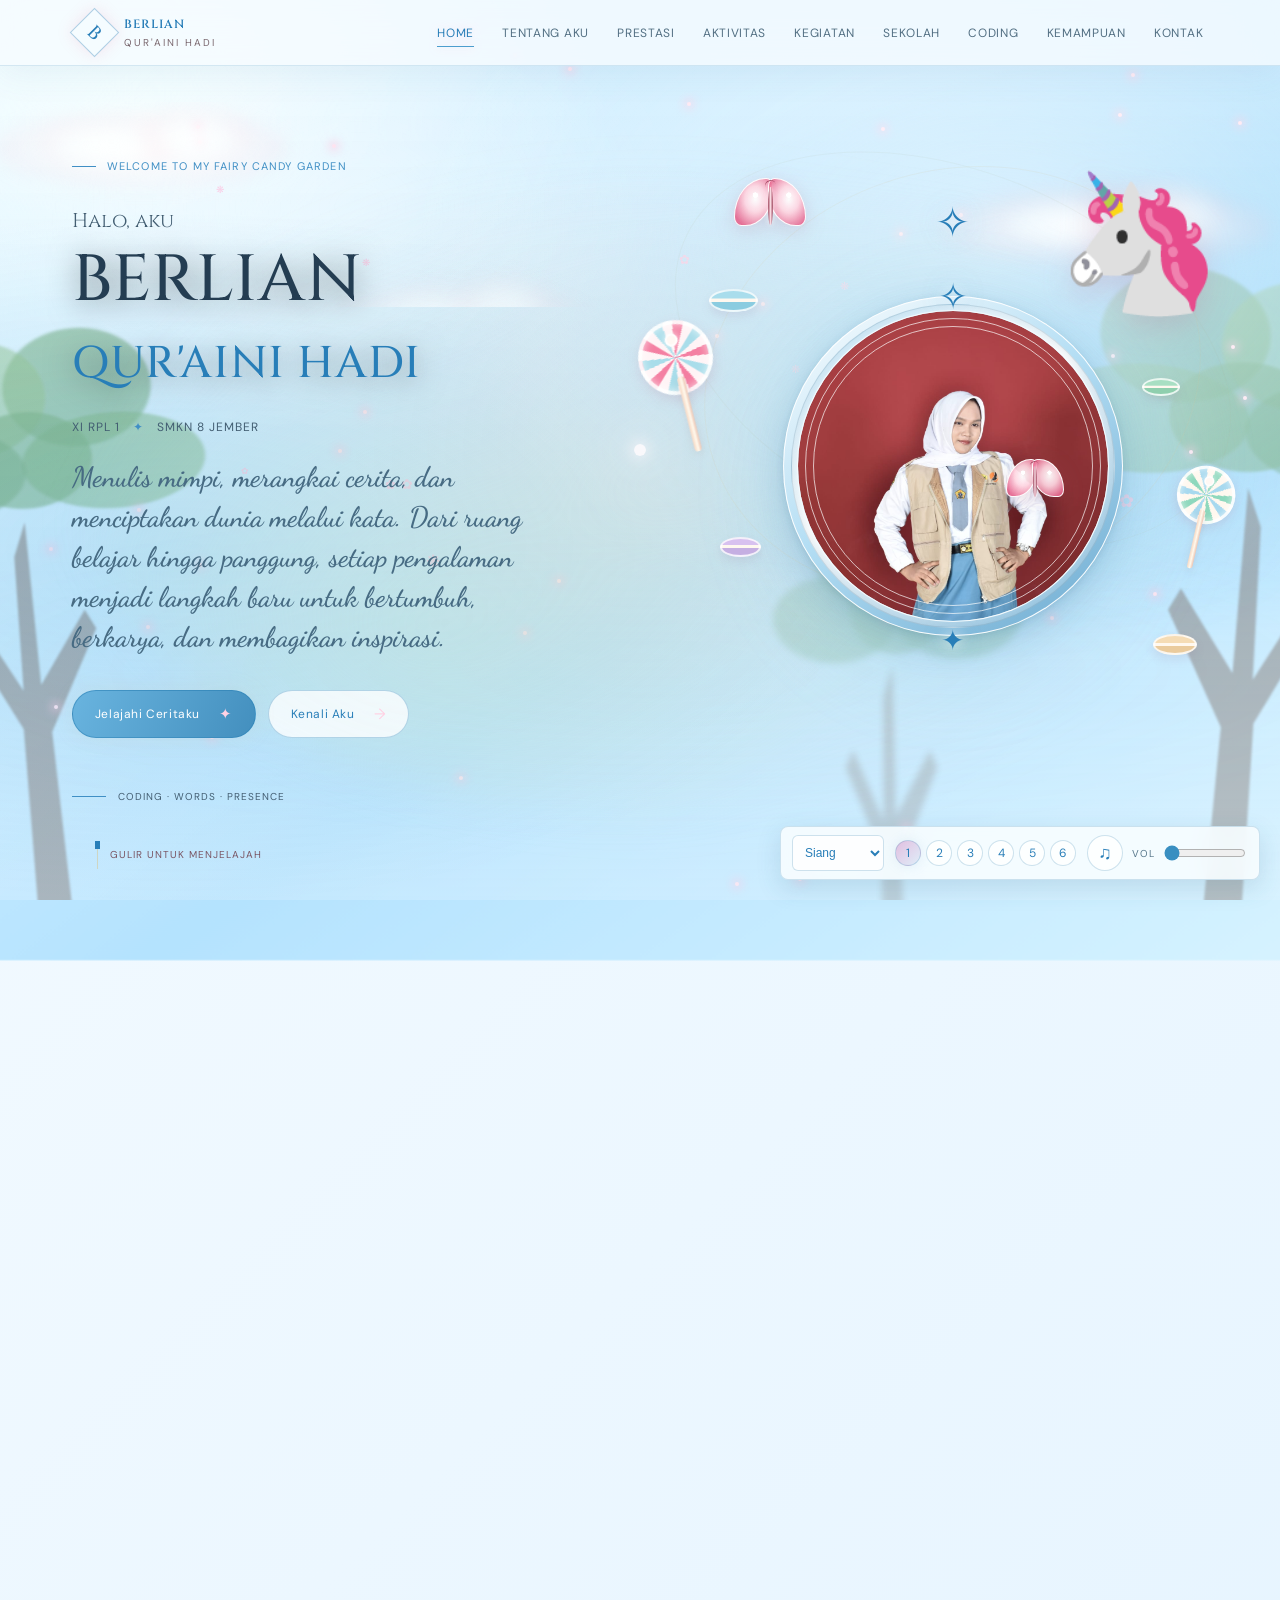
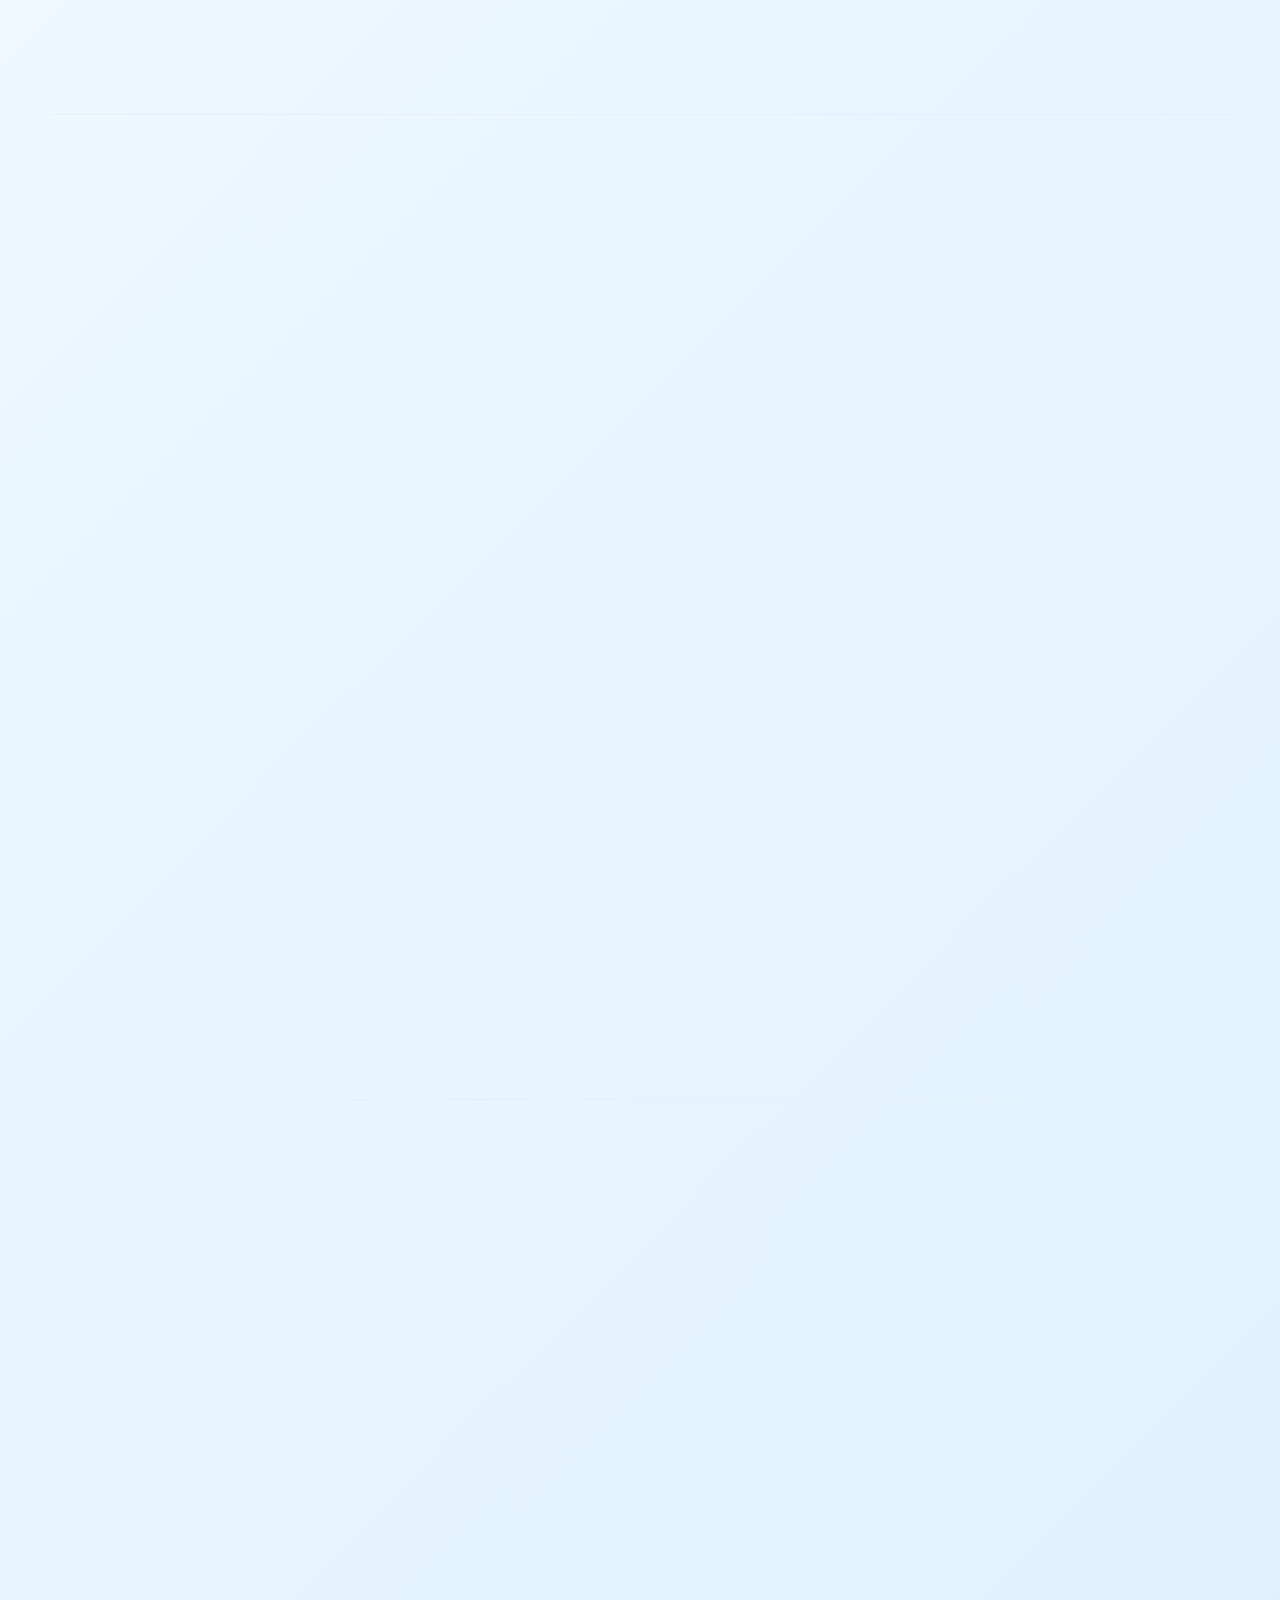
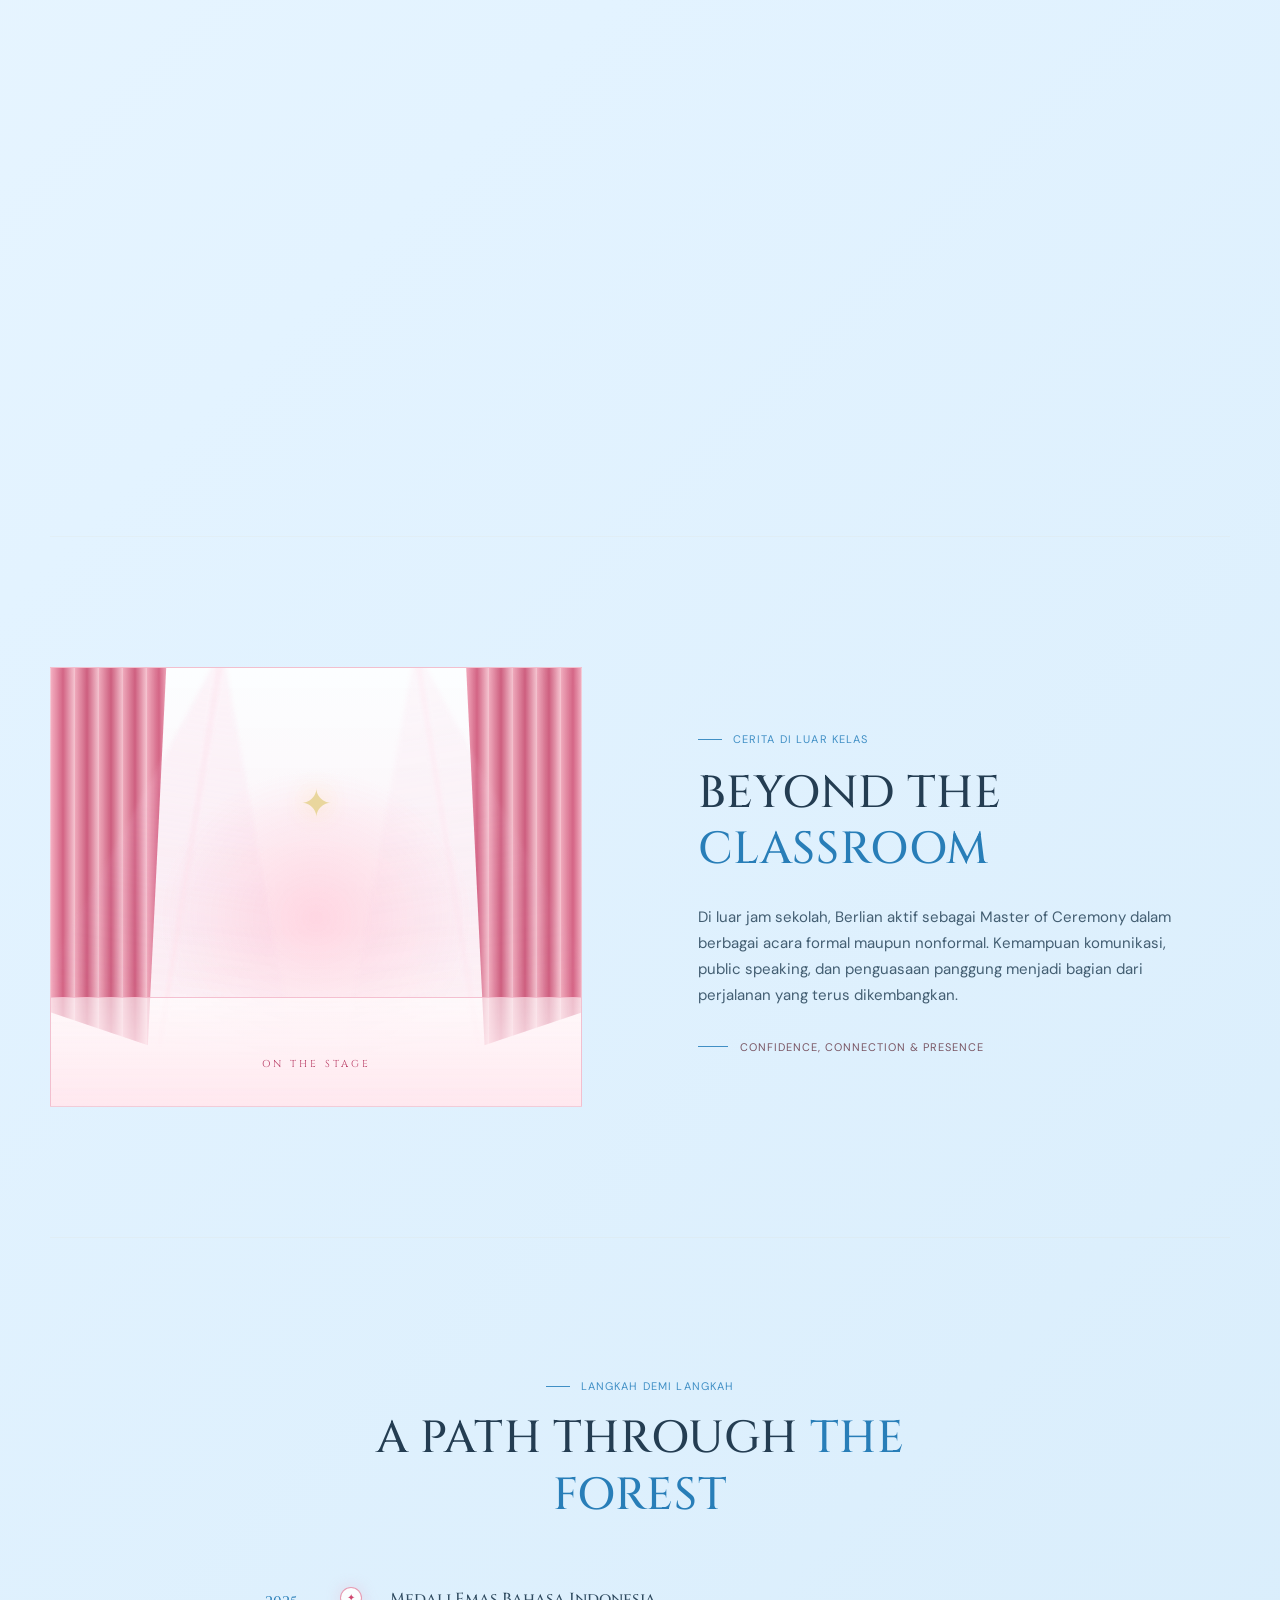
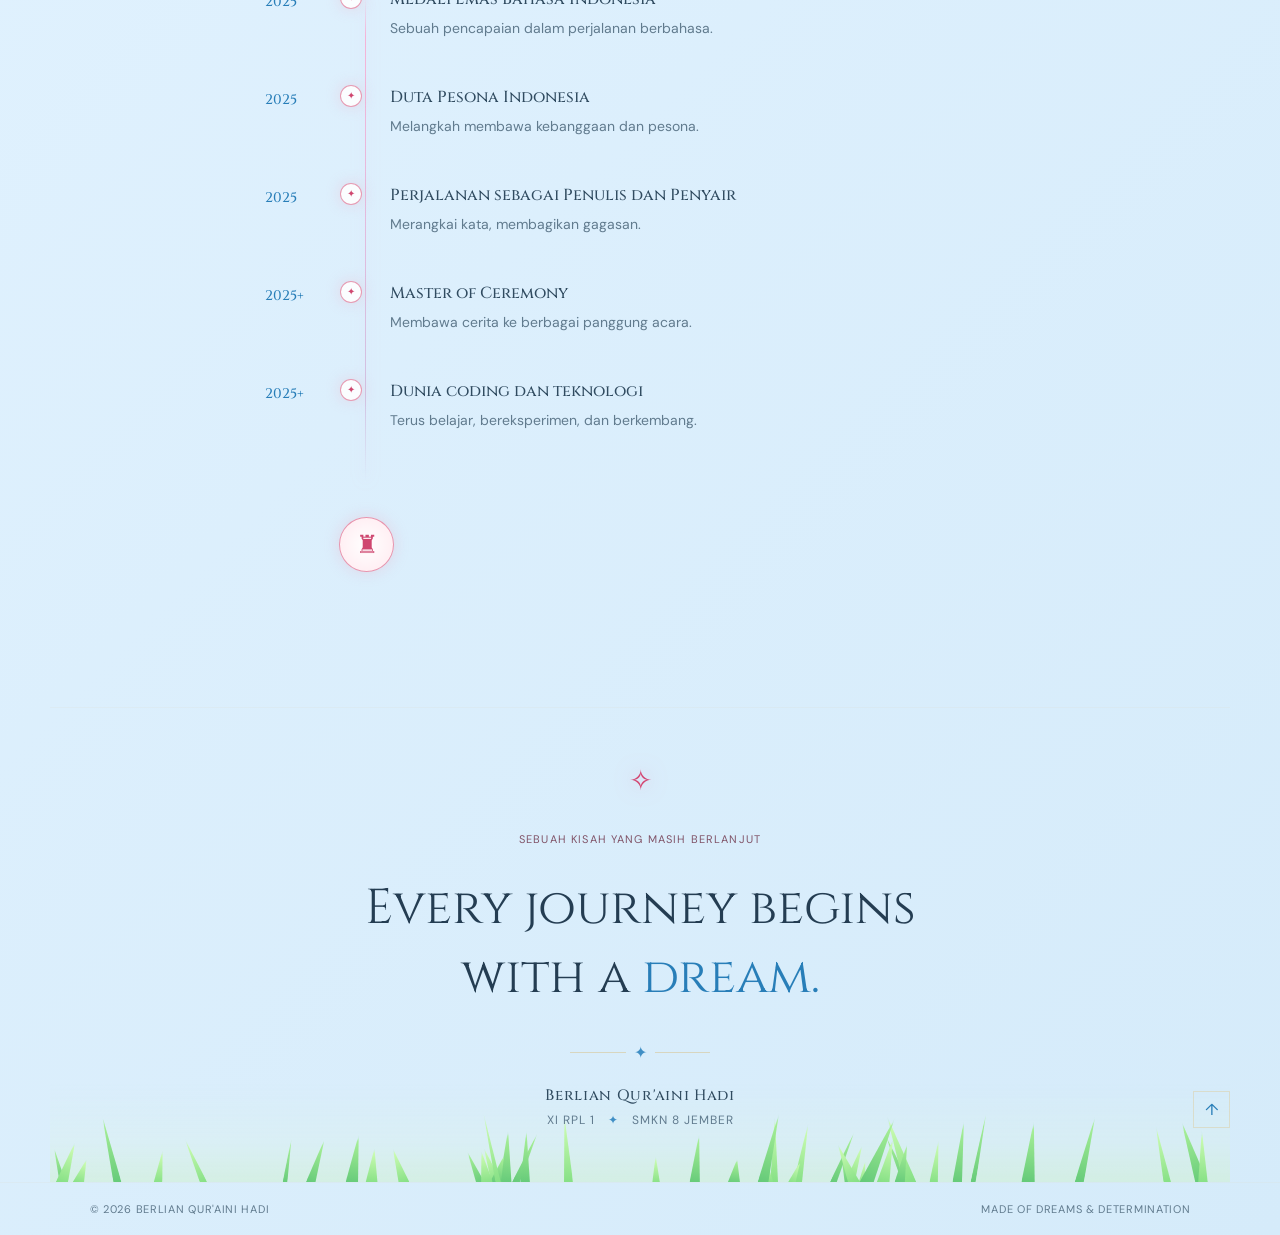
==== index.html @ dd543cfe "Upload tugas portofolio" ====
<!doctype html>
<html lang="id">
<head>
  <meta charset="utf-8">
  <meta name="viewport" content="width=device-width, initial-scale=1">
  <meta name="theme-color" content="#eaf6ff">
  <meta name="description" content="Portfolio personal Berlian Qur'aini Hadi, siswi XI RPL 1 SMKN 8 Jember.">
  <title>Berlian Qur'aini Hadi | A World of Her Own</title>
  <link rel="preconnect" href="https://fonts.googleapis.com">
  <link rel="preconnect" href="https://fonts.gstatic.com" crossorigin>
  <link href="https://fonts.googleapis.com/css2?family=Cinzel:wght@400;500;600;700&family=DM+Sans:wght@400;500;600;700&family=Dancing+Script:wght@500;600;700&display=swap" rel="stylesheet">
  <link rel="stylesheet" href="style.css">
  <script src="script.js" defer></script>
</head>
<body class="home-page">
  <div class="loader" aria-label="Memasuki dunia Berlian" role="status">
    <div class="loader__portal"><span>✦</span></div>
    <p>ENTERING BERLIAN'S WORLD<span class="loading-dots">...</span></p>
  </div>

  <div class="ambient ambient--cloud" aria-hidden="true"></div>
  <div class="ambient ambient--mist" aria-hidden="true"></div>
  <div class="ambient ambient--glow" aria-hidden="true"></div>
  <div class="forest-backdrop" aria-hidden="true"></div>
  <div class="royal-backdrop" aria-hidden="true">
    <div class="royal-backdrop__castle"></div>
    <div class="royal-backdrop__tower royal-backdrop__tower--left"></div>
    <div class="royal-backdrop__tower royal-backdrop__tower--right"></div>
    <span class="royal-backdrop__flower royal-backdrop__flower--one">✿</span>
    <span class="royal-backdrop__flower royal-backdrop__flower--two">❀</span>
    <span class="royal-backdrop__flower royal-backdrop__flower--three">✾</span>
    <span class="royal-backdrop__flower royal-backdrop__flower--four">✿</span>
  </div>
  <div class="tree-silhouettes" aria-hidden="true">
    <span class="shadow-tree shadow-tree--left"></span>
    <span class="shadow-tree shadow-tree--right"></span>
    <span class="shadow-tree shadow-tree--distant"></span>
  </div>
  <div class="cursor-light" aria-hidden="true"></div>
  <div class="particle-field" aria-hidden="true"></div>

  <header class="site-header">
    <a class="brand" href="#home" aria-label="Berlian, kembali ke beranda">
      <span class="brand__crest">B</span>
      <span class="brand__name">BERLIAN <small>QUR'AINI HADI</small></span>
    </a>
    <button class="menu-toggle" type="button" aria-label="Buka navigasi" aria-expanded="false">
      <span class="menu-toggle__label">MENU</span>
      <span></span><span></span>
    </button>
    <nav class="main-nav" aria-label="Navigasi utama">
      <a href="#home">HOME</a>
      <a href="#about">TENTANG AKU</a>
      <a href="prestasi.html">PRESTASI</a>
      <a href="aktivitas.html">AKTIVITAS</a>
      <a href="kegiatan.html">KEGIATAN</a>
      <a href="sekolah.html">SEKOLAH</a>
      <a href="coding.html">CODING</a>
      <a href="#skills">KEMAMPUAN</a>
      <a href="kontak.html">KONTAK</a>
    </nav>
  </header>

  <main>
    <section class="hero section-shell" id="home">
      <div class="hero-clouds" aria-hidden="true">
        <span class="hero-cloud hero-cloud--one"></span>
        <span class="hero-cloud hero-cloud--two"></span>
        <span class="hero-cloud hero-cloud--three"></span>
      </div>
      <div class="butterfly-flock" aria-hidden="true">
        <span class="butterfly butterfly--one">
          <i class="butterfly__wing butterfly__wing--left"></i>
          <i class="butterfly__wing butterfly__wing--right"></i>
          <i class="butterfly__body"></i>
        </span>
        <span class="butterfly butterfly--two">
          <i class="butterfly__wing butterfly__wing--left"></i>
          <i class="butterfly__wing butterfly__wing--right"></i>
          <i class="butterfly__body"></i>
        </span>
      </div>
      <div class="hero__copy">
        <p class="eyebrow"><span></span> WELCOME TO MY FAIRY CANDY GARDEN</p>
        <p class="hero__hello">Halo, aku</p>
        <h1>BERLIAN<br><span>QUR'AINI HADI</span></h1>
        <p class="hero__school">XI RPL 1 <i>✦</i> SMKN 8 JEMBER</p>
        <p class="hero__tagline">Menulis mimpi, merangkai cerita, dan menciptakan dunia melalui kata. Dari ruang belajar hingga panggung, setiap pengalaman menjadi langkah baru untuk bertumbuh, berkarya, dan membagikan inspirasi.</p>
        <div class="hero__actions">
          <a class="button button--gold" href="#about">Jelajahi Ceritaku <span>✦</span></a>
          <a class="button button--quiet" href="#about">Kenali Aku <span>→</span></a>
        </div>
        <div class="hero__note"><span class="note-line"></span> CODING · WORDS · PRESENCE</div>
      </div>

      <div class="hero__portrait-wrap">
        <div class="mirror-aura" aria-hidden="true"></div>
        <div class="hero-candy-garden" aria-hidden="true">
          <span class="hero-unicorn">🦄</span>
          <span class="hero-lollipop hero-lollipop--pink"><i></i></span>
          <span class="hero-lollipop hero-lollipop--mint"><i></i></span>
          <span class="hero-macaron hero-macaron--blue"></span>
          <span class="hero-macaron hero-macaron--lavender"></span>
          <span class="hero-macaron hero-macaron--cream"></span>
          <span class="hero-macaron hero-macaron--mint"></span>
        </div>
        <div class="mirror-ornament mirror-ornament--top" aria-hidden="true">✧</div>
        <div class="royal-mirror">
          <div class="mirror__frame">
            <div class="mirror__inner">
              <img class="portrait" src="foto/portrait.jpeg" alt="Potret Berlian Qur'aini Hadi">
              <div class="mirror-shimmer" aria-hidden="true"></div>
            </div>
          </div>
          <span class="mirror__jewel mirror__jewel--top" aria-hidden="true">✧</span>
          <span class="mirror__jewel mirror__jewel--bottom" aria-hidden="true">✦</span>
        </div>
        <span class="orbit orbit--one" aria-hidden="true"></span>
        <span class="orbit orbit--two" aria-hidden="true"></span>
      </div>
      <a class="scroll-cue" href="#about"><span></span> GULIR UNTUK MENJELAJAH</a>
    </section>

    <section class="story section-shell section-pad" id="about">
      <div class="section-heading reveal">
        <p class="eyebrow"><span></span> BAB PERTAMA</p>
        <h2>THE STORY OF <em>BERLIAN</em></h2>
        <p class="section-intro">Teknologi adalah salah satu dunia yang ia jelajahi. Cerita Berlian juga tumbuh lewat kata-kata, bahasa, panggung, dan keberanian untuk mencoba.</p>
      </div>
      <div class="story__layout">
        <div class="book-quote reveal">
          <span class="quote-mark">“</span>
          <p>Ia mampu berkembang di dunia coding tanpa membuat dunia luar terasa asing.</p>
          <span class="quote-rule"></span>
          <small>SEBUAH CATATAN TENTANG BERLIAN</small>
          <div class="book-sparkle" aria-hidden="true">✧</div>
        </div>
        <div class="bio-panel reveal">
          <div class="bio-panel__heading"><span>✦</span> IDENTITAS</div>
          <dl class="bio-list">
            <div><dt>Nama</dt><dd>Berlian Qur'aini Hadi</dd></div>
            <div><dt>Kelas</dt><dd>XI RPL 1</dd></div>
            <div><dt>Sekolah</dt><dd>SMKN 8 Jember</dd></div>
            <div><dt>Bidang</dt><dd>Coding · Writing · Public Speaking · MC</dd></div>
          </dl>
          <div class="bio-panel__seal" aria-hidden="true">B<span>✧</span></div>
        </div>
      </div>
    </section>

    <section class="skills section-shell section-pad" id="skills">
      <div class="section-heading section-heading--center reveal">
        <p class="eyebrow"><span></span> BEKAL DALAM SETIAP PETUALANGAN</p>
        <h2>SKILLS <em>&amp; MAGIC</em></h2>
        <p class="section-intro">Rasa ingin tahu bertemu kreativitas; setiap kemampuan membuka pintu baru.</p>
      </div>
      <div class="skills-grid">
        <article class="skill-card reveal"><span class="skill-card__icon">⌘</span><span class="card-index">01 / CREATE</span><h3>CODING</h3><p>Mempelajari dan mengembangkan kemampuan di dunia pemrograman dan teknologi.</p><span class="card-glint" aria-hidden="true"></span></article>
        <article class="skill-card reveal"><span class="skill-card__icon">✎</span><span class="card-index">02 / WRITE</span><h3>WRITING</h3><p>Mengolah gagasan menjadi tulisan, dengan pengalaman dan prestasi dalam kepenulisan.</p><span class="card-glint" aria-hidden="true"></span></article>
        <article class="skill-card reveal"><span class="skill-card__icon">◉</span><span class="card-index">03 / SPEAK</span><h3>PUBLIC SPEAKING</h3><p>Menyampaikan pesan di depan umum dengan percaya diri dan menjalin komunikasi dengan audiens.</p><span class="card-glint" aria-hidden="true"></span></article>
        <article class="skill-card reveal"><span class="skill-card__icon">♕</span><span class="card-index">04 / HOST</span><h3>MASTER OF CEREMONY</h3><p>Membawakan berbagai acara formal maupun nonformal dengan suasana yang profesional.</p><span class="card-glint" aria-hidden="true"></span></article>
        <article class="skill-card reveal"><span class="skill-card__icon">✧</span><span class="card-index">05 / IMAGINE</span><h3>CREATIVITY</h3><p>Menggabungkan teknologi, komunikasi, dan kreativitas dalam beragam karya.</p><span class="card-glint" aria-hidden="true"></span></article>
      </div>
    </section>

    <section class="achievements section-shell section-pad" id="achievements">
      <div class="section-heading reveal">
        <p class="eyebrow"><span></span> JEJAK YANG TELAH DITEMPUH</p>
        <h2>MAGICAL <em>ACHIEVEMENT HALL</em></h2>
        <p class="section-intro">Setiap pencapaian adalah pengingat untuk terus berkarya, belajar, dan melangkah.</p>
      </div>
      <div class="achievement-grid">
        <article class="award-card reveal"><span class="award-medal">✦</span><span class="award-card__type">PENGHARGAAN · 2025</span><h3>Duta Pesona Indonesia</h3><span class="award-card__bottom">01 <i>✧</i> A CROWNED MOMENT</span></article>
        <article class="award-card reveal"><span class="award-medal">✎</span><span class="award-card__type">KEPENULISAN</span><h3>Penulis Terbaik Nasional Indonesia</h3><span class="award-card__bottom">02 <i>✧</i> WORDS THAT REMAIN</span></article>
        <article class="award-card reveal"><span class="award-medal">☆</span><span class="award-card__type">INSPIRASI</span><h3>Top 2 Penulis dan Penyair Paling Inspiratif</h3><span class="award-card__bottom">03 <i>✧</i> A VOICE OF HER OWN</span></article>
        <article class="award-card reveal"><span class="award-medal">✹</span><span class="award-card__type">BAHASA · 2025</span><h3>Medali Emas Bahasa Indonesia</h3><span class="award-card__bottom">04 <i>✧</i> GOLDEN DISTINCTION</span></article>
        <article class="award-card reveal"><span class="award-medal">✧</span><span class="award-card__type">DAN MASIH BANYAK LAGI</span><h3>Berbagai prestasi akademik maupun nonakademik</h3><span class="award-card__bottom">05 <i>✧</i> EVERY STEP COUNTS</span></article>
        <article class="award-card reveal"><span class="award-medal">∞</span><span class="award-card__type">KOMUNITAS</span><h3>Tergabung dalam jaringan Antar Mua</h3><span class="award-card__bottom">06 <i>✧</i> GROWING TOGETHER</span></article>
      </div>
    </section>

    <section class="activities section-shell section-pad" id="activities">
      <div class="stage-visual reveal" aria-hidden="true">
        <div class="stage-curtain stage-curtain--left"></div><div class="stage-curtain stage-curtain--right"></div>
        <div class="spotlight spotlight--left"></div><div class="spotlight spotlight--right"></div>
        <div class="stage-star">✦</div><div class="stage-floor"></div>
        <span class="stage-label">ON THE STAGE</span>
      </div>
      <div class="activities__copy reveal">
        <p class="eyebrow"><span></span> CERITA DI LUAR KELAS</p>
        <h2>BEYOND THE<br><em>CLASSROOM</em></h2>
        <p>Di luar jam sekolah, Berlian aktif sebagai Master of Ceremony dalam berbagai acara formal maupun nonformal. Kemampuan komunikasi, public speaking, dan penguasaan panggung menjadi bagian dari perjalanan yang terus dikembangkan.</p>
        <div class="activities__signature"><span></span> CONFIDENCE, CONNECTION &amp; PRESENCE</div>
      </div>
    </section>

    <section class="journey section-shell section-pad" id="journey">
      <div class="section-heading section-heading--center reveal">
        <p class="eyebrow"><span></span> LANGKAH DEMI LANGKAH</p>
        <h2>A PATH THROUGH <em>THE FOREST</em></h2>
      </div>
      <div class="timeline">
        <span class="timeline__road" aria-hidden="true"></span>
        <article class="timeline-item reveal"><span class="timeline-item__year">2025</span><span class="timeline-item__star">✦</span><div><h3>Medali Emas Bahasa Indonesia</h3><p>Sebuah pencapaian dalam perjalanan berbahasa.</p></div></article>
        <article class="timeline-item reveal"><span class="timeline-item__year">2025</span><span class="timeline-item__star">✦</span><div><h3>Duta Pesona Indonesia</h3><p>Melangkah membawa kebanggaan dan pesona.</p></div></article>
        <article class="timeline-item reveal"><span class="timeline-item__year">2025</span><span class="timeline-item__star">✦</span><div><h3>Perjalanan sebagai Penulis dan Penyair</h3><p>Merangkai kata, membagikan gagasan.</p></div></article>
        <article class="timeline-item reveal"><span class="timeline-item__year">2025+</span><span class="timeline-item__star">✦</span><div><h3>Master of Ceremony</h3><p>Membawa cerita ke berbagai panggung acara.</p></div></article>
        <article class="timeline-item reveal"><span class="timeline-item__year">2025+</span><span class="timeline-item__star">✦</span><div><h3>Dunia coding dan teknologi</h3><p>Terus belajar, bereksperimen, dan berkembang.</p></div></article>
        <div class="timeline__castle" aria-hidden="true">♜</div>
      </div>
    </section>

    <section class="closing section-shell" id="contact">
      <div class="closing-grass" aria-hidden="true"></div>
      <span class="closing__ornament" aria-hidden="true">✧</span>
      <p class="eyebrow">SEBUAH KISAH YANG MASIH BERLANJUT</p>
      <h2>Every journey begins<br>with a <em>dream.</em></h2>
      <div class="closing__rule"><span>✦</span></div>
      <p class="closing__name">Berlian Qur'aini Hadi</p>
      <p class="closing__school">XI RPL 1 <i>✦</i> SMKN 8 JEMBER</p>
      <a class="back-top" href="#home" aria-label="Kembali ke atas">↑</a>
    </section>
  </main>

  <footer class="site-footer"><span>© <span id="year"></span> BERLIAN QUR'AINI HADI</span><span>MADE OF DREAMS &amp; DETERMINATION</span></footer>
</body>
</html>
---- style.css ----
@import url('https://fonts.googleapis.com/css2?family=Cinzel:wght@400;500;600;700&family=DM+Sans:wght@400;500;600;700&display=swap');

:root {
  color-scheme: light;
  --forest: #fff0f4;
  --forest-deep: #fbe7ed;
  --green: #fff3f6;
  --teal: #ffe9ef;
  --gold: #e97d9c;
  --gold-light: #cc4770;
  --lavender: #e8aec1;
  --ivory: #453c40;
  --muted: #786c70;
  --serif: 'Cinzel', Georgia, serif;
  --sans: 'DM Sans', sans-serif;
  --pointer-x: 50vw;
  --pointer-y: 50vh;
}

* { box-sizing: border-box; }
html { scroll-behavior: smooth; scroll-padding-top: 96px; overflow-x: clip; }
body { margin: 0; min-width: 320px; background: var(--forest-deep); color: var(--ivory); font-family: var(--sans); overflow-x: hidden; }
body::after { position: fixed; inset: 0; z-index: -1; content: ''; background: radial-gradient(ellipse at 78% 27%, rgba(255, 255, 255, .42), transparent 41%), radial-gradient(ellipse at 14% 62%, rgba(246, 173, 194, .19), transparent 44%), linear-gradient(180deg, rgba(255, 250, 251, .08), rgba(255, 239, 244, .48) 60%, rgba(255, 241, 245, .84)); pointer-events: none; }
a { color: inherit; text-decoration: none; }
button, input { font: inherit; }
::selection { color: #452936; background: #f5bdcc; }
.visually-hidden { position: absolute; width: 1px; height: 1px; overflow: hidden; clip: rect(0, 0, 0, 0); white-space: nowrap; clip-path: inset(50%); }

.forest-backdrop { position: fixed; inset: -4%; z-index: -3; background: linear-gradient(180deg, rgba(255, 238, 245, .14), rgba(255, 235, 243, .34) 55%, rgba(255, 240, 245, .74)), url('https://www.shutterstock.com/image-vector/abstract-background-pink-soft-gradients-260nw-2473787735.jpg') center / cover no-repeat; transform: translate3d(0, var(--parallax-y, 0), 0) scale(1.05); will-change: transform; }
.royal-backdrop { position: fixed; inset: 0; z-index: -4; overflow: hidden; pointer-events: none; }
.royal-backdrop::before { position: absolute; inset: 12% 8% -8% 8%; border-radius: 42% 42% 0 0 / 20% 20% 0 0; background: linear-gradient(180deg, rgba(255, 214, 229, .12), rgba(196, 150, 166, .18) 38%, rgba(120, 98, 94, .14) 100%); content: ''; }
.royal-backdrop__castle { position: absolute; right: 12%; bottom: 14%; left: 12%; height: 34vh; opacity: .42; background: linear-gradient(180deg, rgba(85, 74, 89, .08), rgba(65, 47, 54, .22)); clip-path: polygon(0 100%, 0 48%, 12% 48%, 12% 26%, 23% 26%, 23% 48%, 38% 48%, 38% 19%, 52% 19%, 52% 48%, 68% 48%, 68% 26%, 80% 26%, 80% 48%, 100% 48%, 100% 100%); filter: blur(2px); }
.royal-backdrop__tower { position: absolute; bottom: 14%; width: 9vw; max-width: 132px; height: 22vh; max-height: 220px; border-radius: 24% 24% 14% 14%; background: linear-gradient(180deg, rgba(113, 83, 66, .36), rgba(82, 62, 58, .1)); opacity: .42; filter: blur(1.5px); }
.royal-backdrop__tower--left { left: 18%; }
.royal-backdrop__tower--right { right: 18%; }
.royal-backdrop__flower { position: absolute; bottom: 12vh; color: rgba(246, 184, 207, .78); font-size: clamp(20px, 2vw, 32px); filter: blur(.4px); animation: bloom-sway 8s ease-in-out infinite alternate; text-shadow: 0 0 15px rgba(255, 255, 255, .5); }
.royal-backdrop__flower--one { left: 18%; bottom: 14vh; animation-delay: -.8s; }
.royal-backdrop__flower--two { left: 38%; bottom: 10vh; font-size: clamp(22px, 2.3vw, 36px); animation-delay: -2.2s; }
.royal-backdrop__flower--three { right: 36%; bottom: 12vh; animation-delay: -4.1s; }
.royal-backdrop__flower--four { right: 16%; bottom: 15vh; font-size: clamp(18px, 1.8vw, 28px); animation-delay: -5.5s; }
.tree-silhouettes { position: fixed; inset: 0; z-index: -2; overflow: hidden; pointer-events: none; }
.shadow-tree { position: absolute; bottom: -7vh; width: clamp(150px, 20vw, 290px); height: 72vh; opacity: .82; filter: blur(.8px); }
.shadow-tree::before { position: absolute; top: 0; left: -28%; width: 156%; height: 43%; border-radius: 48%; background: radial-gradient(ellipse at 50% 52%, rgba(94, 157, 93, .62) 0 23%, transparent 24%), radial-gradient(ellipse at 28% 56%, rgba(74, 143, 83, .54) 0 21%, transparent 22%), radial-gradient(ellipse at 72% 54%, rgba(99, 164, 96, .57) 0 22%, transparent 23%), radial-gradient(ellipse at 38% 29%, rgba(126, 180, 105, .52) 0 20%, transparent 21%), radial-gradient(ellipse at 64% 27%, rgba(81, 148, 83, .56) 0 20%, transparent 21%); content: ''; }
.shadow-tree::after { position: absolute; right: 0; bottom: 0; left: 0; height: 74%; background: rgba(92, 65, 50, .55); clip-path: polygon(43% 100%, 42% 51%, 22% 31%, 26% 27%, 43% 43%, 43% 15%, 48% 8%, 50% 42%, 69% 27%, 73% 31%, 53% 52%, 57% 100%); content: ''; }
.shadow-tree--left { left: -7vw; transform: rotate(-4deg); }
.shadow-tree--right { right: -8vw; bottom: -10vh; width: clamp(170px, 23vw, 330px); height: 82vh; opacity: .72; transform: scaleX(-1) rotate(-3deg); }
.shadow-tree--distant { right: 23%; bottom: -19vh; width: clamp(110px, 14vw, 200px); height: 66vh; opacity: .44; filter: blur(3px); }
.ambient { position: fixed; pointer-events: none; z-index: -2; }
.ambient--cloud { inset: 0; opacity: .54; background: radial-gradient(ellipse at 28% 23%, rgba(255, 183, 208, .2), transparent 26%), radial-gradient(ellipse at 77% 50%, rgba(237, 160, 185, .17), transparent 30%); filter: blur(31px); animation: cloud-drift 25s ease-in-out infinite alternate; }
.ambient--mist { left: -15%; right: -15%; bottom: 8%; height: 35vh; opacity: .29; background: radial-gradient(ellipse, rgba(241, 169, 192, .21), transparent 70%); filter: blur(30px); animation: mist-drift 18s ease-in-out infinite alternate; }
.ambient--glow { width: 37rem; height: 37rem; left: var(--pointer-x); top: var(--pointer-y); z-index: -1; opacity: .2; transform: translate(-50%, -50%); background: radial-gradient(circle, rgba(255, 203, 226, .38), rgba(237, 160, 185, .16) 35%, transparent 70%); pointer-events: none; }
.cursor-light { position: fixed; width: 12px; height: 12px; left: var(--pointer-x); top: var(--pointer-y); z-index: 20; border-radius: 50%; background: rgba(255, 218, 234, .88); box-shadow: 0 0 12px 4px rgba(255, 200, 224, .47), 0 0 38px 11px rgba(242, 149, 183, .28); transform: translate(-50%, -50%); pointer-events: none; mix-blend-mode: screen; }
.particle-field { position: fixed; inset: 0; z-index: -1; overflow: hidden; pointer-events: none; }
.firefly, .falling-leaf, .falling-flower, .floating-petal, .sparkle, .background-cloud, .falling-sparkle { position: absolute; pointer-events: none; }
.background-cloud { left: -35%; width: var(--cloud-width); aspect-ratio: 3.6; border-radius: 50%; background: radial-gradient(ellipse, rgba(255, 255, 255, .48), rgba(255, 231, 239, .24) 48%, transparent 74%); filter: blur(9px); animation: background-cloud-drift var(--duration) linear infinite; animation-delay: var(--delay); }
.firefly { width: 4px; height: 4px; border-radius: 50%; background: #ffe2ef; box-shadow: 0 0 10px 3px rgba(255, 194, 224, .7); animation: firefly-drift var(--duration) ease-in-out infinite alternate; }
.falling-leaf { top: -10%; color: rgba(103, 173, 111, .9); font-size: var(--size); text-shadow: 0 1px 8px rgba(255, 255, 255, .88), 0 0 12px rgba(123, 202, 132, .38); animation: leaf-fall var(--duration) ease-in-out infinite; animation-delay: var(--delay); }
.falling-flower { top: -12%; color: rgba(221, 83, 127, .77); font-size: var(--size); text-shadow: 0 0 13px rgba(255, 255, 255, .88), 0 0 19px rgba(244, 138, 170, .6); animation: flower-fall var(--duration) linear infinite; animation-delay: var(--delay); }
.floating-petal { color: rgba(255, 190, 223, .78); font-size: var(--size); animation: petal-float var(--duration) ease-in-out infinite alternate; }
.sparkle { color: rgba(255, 223, 239, .88); animation: sparkle 3s ease-in-out infinite; }
.falling-sparkle { top: -8%; color: rgba(255, 255, 255, .94); text-shadow: 0 0 9px rgba(238, 105, 150, .72); animation: sparkle-fall var(--duration) linear infinite; animation-delay: var(--delay); }
.pointer-sparkle { position: fixed; z-index: 19; color: #ffe4f0; font-size: 14px; text-shadow: 0 0 12px #ff9bcc; pointer-events: none; animation: pointer-sparkle .8s ease-out forwards; }

.loader { position: fixed; inset: 0; z-index: 100; display: grid; align-content: center; justify-items: center; gap: 24px; background: radial-gradient(ellipse at center, #fff, #ffe9ef 58%, #f8cad6); transition: opacity .8s ease, visibility .8s ease; }
.loader.is-hidden { opacity: 0; visibility: hidden; }
.loader p { color: var(--gold-light); font: 500 11px var(--serif); letter-spacing: 2px; text-align: center; }
.loader__portal { display: grid; place-items: center; width: 72px; height: 96px; border: 1px solid rgba(221, 199, 143, .76); border-radius: 50% 50% 48% 48%; box-shadow: 0 0 25px rgba(213, 186, 122, .35), inset 0 0 22px rgba(157, 180, 148, .24); animation: portal-breathe 2s ease-in-out infinite; }
.loader__portal span { color: var(--gold-light); font-size: 25px; animation: sparkle 2s ease-in-out infinite; }
.loading-dots { display: inline-block; width: 16px; text-align: left; animation: dots 1s steps(4, end) infinite; }

.site-header { position: fixed; inset: 0 0 auto; z-index: 30; display: flex; align-items: center; justify-content: space-between; padding: 15px clamp(22px, 6vw, 90px); border-bottom: 1px solid rgba(216, 83, 123, .25); background: rgba(255, 250, 251, .78); box-shadow: 0 8px 35px rgba(150, 68, 92, .08); backdrop-filter: blur(18px); -webkit-backdrop-filter: blur(18px); }
.brand { display: flex; align-items: center; gap: 12px; }
.brand__crest { display: grid; place-items: center; width: 35px; height: 35px; border: 1px solid rgba(218, 194, 135, .7); color: var(--gold-light); font: 500 19px var(--serif); transform: rotate(45deg); }
.brand__name { color: var(--gold-light); font: 600 11px var(--serif); letter-spacing: 1px; }
.brand__name small { display: block; margin-top: 4px; color: var(--muted); font: 9px var(--sans); letter-spacing: 2px; }
.main-nav { display: flex; align-items: center; gap: clamp(14px, 2.2vw, 35px); }
.main-nav a { position: relative; padding: 9px 0; color: #d6d7cc; font-size: 9px; letter-spacing: 1.15px; transition: color .25s ease; }
.main-nav a::after { position: absolute; right: 0; bottom: 3px; left: 0; height: 1px; content: ''; background: var(--gold); box-shadow: 0 0 8px rgba(247, 186, 218, .65); transform: scaleX(0); transform-origin: left; transition: transform .25s ease; }
.main-nav a:hover, .main-nav a:focus-visible, .main-nav a[aria-current="location"] { color: var(--gold-light); text-shadow: 0 0 14px rgba(255, 179, 216, .48); }
.main-nav a:hover::after, .main-nav a:focus-visible::after, .main-nav a[aria-current="location"]::after { transform: scaleX(1); }
.menu-toggle { display: none; border: 0; background: none; color: var(--gold-light); }

.section-shell { position: relative; width: min(1180px, calc(100% - 48px)); margin-inline: auto; }
.hero { display: grid; min-height: min(900px, 100svh); min-height: max(710px, 100svh); grid-template-columns: 1.06fr .94fr; align-items: center; padding: 130px 0 100px; }
.home-page .hero::before { position: absolute; inset: 16% 1% 9%; z-index: 0; border-radius: 48% 52% 44% 56%; background: radial-gradient(ellipse at 72% 38%, rgba(193, 229, 244, .42), transparent 34%), radial-gradient(ellipse at 31% 73%, rgba(197, 231, 206, .32), transparent 38%), radial-gradient(ellipse at 51% 52%, rgba(255, 231, 195, .3), transparent 69%); content: ''; filter: blur(22px); pointer-events: none; }
.hero-clouds { position: absolute; inset: 102px -7% auto; z-index: 0; height: 205px; overflow: hidden; pointer-events: none; }
.hero-cloud { position: absolute; width: clamp(170px, 23vw, 330px); height: 75px; border-radius: 50%; background: radial-gradient(ellipse at center, rgba(255, 255, 255, .8), rgba(255, 255, 255, .35) 44%, rgba(248, 185, 205, .12) 68%, transparent 78%); filter: blur(9px); animation: hero-cloud-pass 42s ease-in-out infinite; }
.hero-cloud::before, .hero-cloud::after { position: absolute; bottom: 13px; width: 45%; height: 75%; border-radius: 50%; background: inherit; content: ''; }
.hero-cloud::before { left: 15%; }
.hero-cloud::after { right: 13%; bottom: 17px; width: 37%; height: 88%; }
.hero-cloud--one { top: 5%; left: 2%; }
.hero-cloud--two { top: 43%; right: 3%; width: clamp(190px, 26vw, 365px); animation-delay: -13s; animation-duration: 57s; animation-direction: reverse; }
.hero-cloud--three { top: 88%; left: 27%; width: clamp(150px, 20vw, 290px); opacity: .7; animation-delay: -27s; animation-duration: 49s; }
.butterfly-flock { position: absolute; inset: 95px 0 65px; z-index: 3; overflow: hidden; pointer-events: none; }
.butterfly { position: absolute; display: block; width: var(--butterfly-size, 72px); height: var(--butterfly-size, 72px); filter: drop-shadow(0 5px 10px rgba(168, 73, 103, .2)); }
.butterfly--one { top: 10%; left: 58%; --butterfly-size: 72px; animation: butterfly-flight-one 17s ease-in-out infinite; }
.butterfly--two { top: 48%; left: 81%; --butterfly-size: 58px; animation: butterfly-flight-two 21s ease-in-out infinite; animation-delay: -7s; }
.butterfly__wing { position: absolute; top: 12%; width: 54%; height: 67%; border: 1px solid rgba(255, 255, 255, .95); border-radius: 86% 18% 76% 20%; background: radial-gradient(circle at 55% 35%, #fff 0 7%, transparent 8%), radial-gradient(ellipse at 55% 44%, rgba(255, 255, 255, .95), rgba(255, 215, 226, .92) 36%, rgba(231, 99, 140, .88) 82%); transform-style: preserve-3d; }
.butterfly__wing--left { left: 0; transform-origin: right center; animation: wing-flutter-left .32s ease-in-out infinite alternate; }
.butterfly__wing--right { right: 0; border-radius: 18% 86% 20% 76%; transform-origin: left center; animation: wing-flutter-right .32s ease-in-out infinite alternate; }
.butterfly__body { position: absolute; top: 24%; left: 47%; width: 7%; height: 54%; border-radius: 50%; background: linear-gradient(90deg, #9f485f, #f8d9e1, #9f485f); box-shadow: 0 0 5px rgba(255, 255, 255, .8); }
.butterfly__body::before { position: absolute; top: -16%; left: -70%; width: 220%; height: 25%; border-top: 1px solid #a84e68; border-radius: 50%; content: ''; transform: rotate(-18deg); }
.hero-candy-garden { position: absolute; inset: 0; z-index: 2; pointer-events: none; }
.hero-unicorn { position: absolute; top: 1%; right: 1%; display: block; font-size: clamp(92px, 10.5vw, 142px); line-height: 1; filter: drop-shadow(0 10px 15px rgba(183, 112, 145, .24)); animation: unicorn-float 5.5s ease-in-out infinite; }
.hero-lollipop { position: absolute; top: 25%; left: -5%; width: 72px; height: 145px; transform: rotate(-14deg); animation: candy-sway 6s ease-in-out infinite; }
.hero-lollipop::before { position: absolute; top: 0; left: 50%; width: 67px; aspect-ratio: 1; border: 4px solid rgba(255, 255, 255, .9); border-radius: 50%; background: repeating-conic-gradient(from 8deg, #f47fa2 0 18deg, #fff4f6 18deg 36deg, #a9ddea 36deg 54deg, #fff4f6 54deg 72deg); box-shadow: 0 5px 13px rgba(176, 91, 126, .17), inset 0 0 10px rgba(255, 255, 255, .65); content: ''; transform: translateX(-50%); }
.hero-lollipop::after { position: absolute; top: 57px; left: 50%; width: 7px; height: 77px; border-radius: 8px; background: linear-gradient(90deg, #f7d8c3, #fff9ed 52%, #ecc4b1); box-shadow: 0 3px 8px rgba(155, 102, 104, .15); content: ''; transform: translateX(-50%); }
.hero-lollipop i { position: absolute; top: 13px; left: 50%; z-index: 1; width: 13px; height: 13px; border: 2px solid rgba(255, 255, 255, .9); border-radius: 50%; background: #fff8f4; box-shadow: 0 0 9px rgba(255, 255, 255, .95); transform: translateX(-50%); }
.hero-lollipop--mint { top: 47%; right: -1%; left: auto; transform: rotate(13deg) scale(.78); animation-delay: -2s; }
.hero-lollipop--mint::before { background: repeating-conic-gradient(from 8deg, #8ed8bd 0 18deg, #fff8ef 18deg 36deg, #a7d9ef 36deg 54deg, #fff8ef 54deg 72deg); }
.hero-macaron { position: absolute; z-index: 1; width: 49px; height: 23px; border: 2px solid rgba(255, 255, 255, .8); border-radius: 50%; background: linear-gradient(180deg, #d8c1ef 0 39%, #fff8ef 40% 57%, #c5afe2 58%); box-shadow: 0 5px 10px rgba(147, 102, 136, .13); animation: macaron-drift 6s ease-in-out infinite alternate; }
.hero-macaron--blue { top: 20%; left: 6%; background: linear-gradient(180deg, #a9ddec 0 39%, #fff8ef 40% 57%, #8bcce0 58%); }
.hero-macaron--lavender { top: 62%; left: 8%; width: 41px; height: 20px; animation-delay: -2s; }
.hero-macaron--cream { right: 6%; bottom: 18%; width: 44px; height: 21px; background: linear-gradient(180deg, #f5dcb5 0 39%, #fff8ef 40% 57%, #eacb9d 58%); animation-delay: -3.5s; }
.hero-macaron--mint { right: 9%; top: 35%; width: 38px; height: 18px; background: linear-gradient(180deg, #a8dfc3 0 39%, #fff8ef 40% 57%, #8fcfae 58%); animation-delay: -1s; }
.hero__copy { position: relative; z-index: 2; padding: 18px 0 0 3.5%; }
.eyebrow { display: flex; align-items: center; gap: 11px; color: var(--gold); font-size: 9px; letter-spacing: 2px; }
.eyebrow > span { width: 24px; height: 1px; background: currentColor; }
.hero__hello { margin: 34px 0 8px; color: #d8d5c7; font: 400 20px var(--serif); }
.hero h1 { margin: 0; color: var(--ivory); font: 500 clamp(36px, 5.1vw, 69px)/1.18 var(--serif); letter-spacing: 1px; text-shadow: 0 4px 30px rgba(0, 0, 0, .5); }
.hero h1 span { color: var(--gold-light); font-size: .68em; white-space: nowrap; }
.hero__school { margin: 23px 0; color: #d3cfbe; font-size: 10px; letter-spacing: 2px; }
.hero__school i, .closing__school i { padding: 0 9px; color: var(--gold); font-style: normal; }
.hero__tagline { max-width: 405px; margin: 0; color: #c6cdc2; font: 400 16px/1.85 var(--sans); }
.hero__actions { display: flex; flex-wrap: wrap; gap: 12px; margin-top: 32px; }
.button { display: inline-flex; min-height: 48px; align-items: center; justify-content: center; gap: 19px; padding: 0 22px; border-radius: 999px; font-size: 9px; letter-spacing: 1.1px; transition: transform .25s ease, box-shadow .25s ease, background .25s ease; }
.button:hover { transform: translateY(-3px); }
.button--gold { border: 1px solid rgba(226, 203, 146, .75); background: linear-gradient(115deg, rgba(177, 147, 86, .31), rgba(81, 95, 72, .26)); color: var(--gold-light); box-shadow: 0 0 23px rgba(190, 161, 102, .11); }
.button--gold:hover { box-shadow: 0 0 27px rgba(222, 189, 117, .32); }
.button--gold span, .button--quiet span { color: var(--gold); font-size: 15px; }
.button--quiet { border: 1px solid rgba(212, 220, 202, .25); color: #d7ddcf; }
.button--quiet:hover { border-color: rgba(226, 203, 146, .62); box-shadow: 0 0 20px rgba(222, 189, 117, .15); }
.hero__note { display: flex; align-items: center; gap: 12px; margin-top: 52px; color: #9aab9a; font-size: 8px; letter-spacing: 2px; }
.note-line { width: 34px; height: 1px; background: var(--gold); }
.hero__portrait-wrap { position: relative; display: grid; justify-items: center; align-content: center; min-height: 590px; }
.mirror-aura { position: absolute; top: 14%; width: 82%; height: 80%; border-radius: 50%; background: radial-gradient(ellipse, rgba(176, 158, 105, .2), rgba(100, 139, 114, .11) 36%, transparent 71%); filter: blur(23px); animation: aura-breathe 5s ease-in-out infinite alternate; }
.royal-mirror { position: relative; z-index: 1; width: clamp(260px, 31vw, 365px); height: clamp(420px, 53vw, 550px); padding: 13px; border: 1px solid rgba(223, 195, 126, .82); border-radius: 49% 49% 45% 45% / 30% 30% 28% 28%; background: linear-gradient(130deg, rgba(235, 213, 157, .86), #795d32 14%, #d1b675 25%, #3f4938 34%, #c8a961 43%, #665132 56%, #d8bf80 70%, #4e422e 79%, #ddca91); box-shadow: 0 0 0 4px rgba(58, 48, 29, .82), 0 0 0 6px rgba(215, 187, 119, .34), 0 0 40px rgba(221, 190, 113, .32), 0 0 100px rgba(133, 163, 129, .14), inset 0 0 12px rgba(255, 233, 180, .68); animation: mirror-glow 5s ease-in-out infinite; }
.mirror__frame { position: absolute; inset: 10px; overflow: hidden; border: 2px solid rgba(53, 42, 25, .9); border-radius: inherit; padding: 8px; background: linear-gradient(145deg, #8b713c, #dfc987 16%, #78603a 35%, #d4bc7d 54%, #675332 78%, #d8c48a); box-shadow: inset 0 0 15px rgba(19, 20, 15, .75); }
.mirror__inner { position: relative; display: grid; width: 100%; height: 100%; overflow: hidden; place-items: center; border: 1px solid rgba(242, 226, 178, .66); border-radius: inherit; background: radial-gradient(ellipse at 53% 35%, rgba(190, 196, 166, .48), transparent 35%), linear-gradient(160deg, #657a67, #1c3c37 38%, #0b211f 76%, #172b2a); }
.mirror__inner::before, .mirror__inner::after { position: absolute; z-index: 2; inset: 7px; border: 1px solid rgba(226, 207, 153, .48); border-radius: inherit; content: ''; pointer-events: none; }
.mirror__inner::after { inset: 15px; border-color: rgba(226, 207, 153, .22); }
.portrait { position: absolute; inset: 0; width: 100%; height: 100%; object-fit: cover; object-position: center 34%; }
.portrait-placeholder { position: relative; z-index: 1; display: flex; align-items: center; flex-direction: column; gap: 10px; color: rgba(241, 226, 185, .89); font: 500 11px var(--serif); letter-spacing: 1.4px; text-align: center; }
.portrait-placeholder small { color: rgba(220, 222, 202, .72); font: 8px var(--sans); letter-spacing: 1.2px; }
.placeholder-star { font-size: 30px; text-shadow: 0 0 18px rgba(245, 222, 162, .8); }
.mirror-shimmer { position: absolute; inset: -30%; z-index: 3; background: linear-gradient(120deg, transparent 42%, rgba(255, 245, 211, .16) 49%, transparent 56%); transform: translateX(-100%) rotate(8deg); animation: mirror-shimmer 8s ease-in-out infinite; pointer-events: none; }
.mirror__jewel { position: absolute; z-index: 4; left: 50%; color: #f0d995; text-shadow: 0 0 12px rgba(251, 224, 159, .9); transform: translateX(-50%); }
.mirror__jewel--top { top: -24px; font-size: 36px; }
.mirror__jewel--bottom { bottom: -24px; font-size: 28px; }
.mirror-ornament { position: absolute; z-index: 2; color: #e9d498; text-shadow: 0 0 16px rgba(237, 212, 144, .7); }
.mirror-ornament--top { top: 4%; font-size: 42px; animation: sparkle 3.8s ease-in-out infinite; }
.upload-button { position: relative; z-index: 5; display: inline-flex; align-items: center; gap: 9px; margin-top: 23px; padding: 10px 15px; border: 1px solid rgba(225, 206, 157, .44); border-radius: 999px; background: rgba(6, 24, 21, .75); color: #e3d7b5; font-size: 8px; letter-spacing: 1.35px; cursor: pointer; transition: background .2s, box-shadow .2s; }
.upload-button:hover { background: rgba(46, 66, 51, .88); box-shadow: 0 0 20px rgba(221, 190, 113, .18); }
.upload-button span { color: var(--gold-light); font-size: 15px; }
.portrait-hint { position: relative; z-index: 1; margin: 9px 0 0; color: rgba(196, 205, 188, .61); font-size: 7px; letter-spacing: 1px; text-align: center; }
.orbit { position: absolute; z-index: 0; width: 91%; height: 71%; border: 1px solid rgba(213, 198, 156, .14); border-radius: 50%; transform: rotate(-19deg); }
.orbit--two { width: 105%; height: 61%; border-color: rgba(179, 184, 161, .1); transform: rotate(22deg); }
.scroll-cue { position: absolute; bottom: 34px; left: 4%; display: flex; align-items: center; gap: 12px; color: #bec8b7; font-size: 8px; letter-spacing: 1.5px; }
.scroll-cue span { position: relative; display: block; width: 1px; height: 28px; background: rgba(218, 195, 136, .5); }
.scroll-cue span::after { position: absolute; top: 0; left: -2px; width: 5px; height: 8px; background: var(--gold-light); content: ''; animation: scroll-down 1.7s ease-in-out infinite; }

.section-pad { padding-block: 130px; }
.section-heading { max-width: 650px; }
.section-heading--center { margin-inline: auto; text-align: center; }
.section-heading--center .eyebrow { justify-content: center; }
.section-heading h2, .activities h2 { margin: 18px 0; font: 500 clamp(27px, 4vw, 45px)/1.25 var(--serif); letter-spacing: .6px; }
.section-heading h2 em, .activities h2 em, .closing h2 em { color: var(--gold-light); font-style: normal; }
.section-intro { max-width: 590px; margin: 0; color: #bac5b7; font-size: 14px; line-height: 1.9; }
.section-heading--center .section-intro { margin-inline: auto; }
.story__layout { display: grid; grid-template-columns: .85fr 1.15fr; gap: 28px; align-items: stretch; margin-top: 55px; }
.book-quote, .bio-panel { position: relative; overflow: hidden; border: 1px solid rgba(220, 205, 162, .2); background: linear-gradient(135deg, rgba(35, 61, 49, .53), rgba(8, 27, 25, .7)); backdrop-filter: blur(10px); }
.book-quote { display: flex; min-height: 280px; flex-direction: column; justify-content: center; padding: 44px; box-shadow: inset 5px 0 0 rgba(194, 165, 105, .32); }
.quote-mark { color: rgba(219, 194, 129, .55); font: 90px/.7 var(--serif); }
.book-quote p { max-width: 380px; margin: 12px 0 22px; color: #e4dfcf; font: 400 21px/1.65 var(--serif); }
.quote-rule { width: 35px; height: 1px; margin-bottom: 13px; background: var(--gold); }
.book-quote small { color: #aeb8a8; font-size: 8px; letter-spacing: 1.4px; }
.book-sparkle { position: absolute; right: 26px; bottom: 19px; color: rgba(225, 204, 147, .66); font-size: 38px; }
.bio-panel { padding: 33px clamp(24px, 4vw, 48px); }
.bio-panel__heading { display: flex; gap: 10px; align-items: center; color: var(--gold-light); font: 500 11px var(--serif); letter-spacing: 1.5px; }
.bio-panel__heading span { font-size: 17px; }
.bio-list { position: relative; z-index: 1; margin: 23px 0 0; }
.bio-list > div { display: grid; grid-template-columns: 104px 1fr; gap: 15px; padding: 15px 0; border-bottom: 1px solid rgba(223, 215, 181, .13); }
.bio-list > div:last-child { border-bottom: 0; }
.bio-list dt { color: #a8b5a6; font-size: 11px; }
.bio-list dd { margin: 0; color: #e8e4d7; font-size: 12px; line-height: 1.6; }
.bio-panel__seal { position: absolute; right: 12px; bottom: -46px; color: rgba(212, 191, 133, .065); font: 150px var(--serif); }
.bio-panel__seal span { position: absolute; top: 22px; right: 3px; font-size: 38px; }

.skills { border-top: 1px solid rgba(221, 208, 165, .1); }
.skills-grid { display: grid; grid-template-columns: repeat(6, 1fr); gap: 15px; margin-top: 55px; }
.skill-card { position: relative; grid-column: span 2; min-height: 255px; overflow: hidden; padding: 27px 25px; border: 1px solid rgba(211, 201, 164, .18); background: linear-gradient(145deg, rgba(24, 52, 44, .77), rgba(8, 27, 25, .77)); transition: transform .35s ease, border-color .35s ease, box-shadow .35s ease; }
.skill-card:nth-child(4) { grid-column: 2 / span 2; }
.skill-card:hover { z-index: 1; border-color: rgba(223, 198, 137, .62); box-shadow: 0 14px 35px rgba(0, 0, 0, .2), 0 0 24px rgba(217, 192, 133, .1); transform: translateY(-6px); }
.skill-card__icon { display: grid; width: 43px; height: 43px; place-items: center; border: 1px solid rgba(221, 197, 133, .48); border-radius: 50%; color: var(--gold-light); font: 22px var(--serif); text-shadow: 0 0 13px rgba(229, 204, 144, .43); }
.card-index { position: absolute; top: 40px; right: 19px; color: #9aa998; font-size: 8px; letter-spacing: 1.2px; }
.skill-card h3 { margin: 24px 0 11px; color: #e4d7b3; font: 500 14px var(--serif); letter-spacing: .9px; }
.skill-card p { max-width: 290px; margin: 0; color: #b7c1b3; font-size: 12px; line-height: 1.8; }
.card-glint { position: absolute; right: -42px; bottom: -68px; width: 145px; height: 145px; border-radius: 50%; background: rgba(194, 177, 119, .1); filter: blur(35px); transition: opacity .3s; opacity: .55; }
.skill-card:hover .card-glint { opacity: 1; }

.achievements { border-top: 1px solid rgba(221, 208, 165, .1); }
.achievement-grid { display: grid; grid-template-columns: repeat(3, 1fr); gap: 15px; margin-top: 52px; }
.photo-story-gallery { display: grid; grid-template-columns: repeat(3, minmax(0, 1fr)); gap: 18px; margin-top: 45px; }
.photo-story-card { position: relative; margin: 0; padding: 10px; overflow: visible; border: 1px solid rgba(83, 151, 193, .27); border-radius: 10px; background: linear-gradient(145deg, rgba(255, 255, 255, .94), rgba(232, 245, 255, .9)); box-shadow: 0 12px 30px rgba(57, 111, 146, .12), inset 0 1px rgba(255, 255, 255, .96); transition: transform .3s ease, box-shadow .3s ease; }
.photo-story-card:hover { transform: translateY(-5px); box-shadow: 0 18px 36px rgba(57, 111, 146, .2), inset 0 1px rgba(255, 255, 255, .96); }
.photo-story-card__image { overflow: hidden; aspect-ratio: 4 / 3; border: 1px solid rgba(255, 255, 255, .92); border-radius: 6px; background: #d9eefa; }
.photo-story-card__image img { display: block; width: 100%; height: 100%; object-fit: cover; }
.coding-gallery .photo-story-card__image { aspect-ratio: 16 / 10; background: #f5f8fb; }
.coding-gallery .photo-story-card__image img { object-fit: contain; }
.photo-story-card figcaption { padding: 18px 8px 10px; }
.photo-story-card h2 { margin: 0 0 8px; color: #304b60; font: 500 16px/1.4 var(--serif); }
.photo-story-card p { margin: 0; color: #617b8e; font-size: 12px; line-height: 1.7; }
.photo-story-card__bubble { position: absolute; top: -16px; right: -10px; z-index: 1; display: grid; width: 42px; aspect-ratio: 1; place-items: center; border: 1px solid rgba(255, 255, 255, .96); border-radius: 50%; background: radial-gradient(circle at 32% 25%, #fff 0 9%, rgba(255, 255, 255, .85) 10% 26%, rgba(186, 224, 246, .9) 100%); box-shadow: 0 5px 14px rgba(69, 132, 171, .22), inset 0 -3px 8px rgba(84, 153, 193, .18); font-size: 19px; }
body.dark-theme .photo-story-card { border-color: rgba(146, 196, 220, .22); background: linear-gradient(145deg, rgba(29, 57, 75, .94), rgba(15, 39, 56, .96)); }
body.dark-theme .photo-story-card h2 { color: #e0eef6; }
body.dark-theme .photo-story-card p { color: #a8c4d5; }
body.pink-theme .photo-story-card { border-color: rgba(204, 74, 139, .26); background: linear-gradient(145deg, rgba(255, 255, 255, .94), rgba(255, 237, 246, .94)); }
body.pink-theme .photo-story-card h2 { color: #573249; }
body.pink-theme .photo-story-card p { color: #805c70; }
body.gold-theme .photo-story-card { border-color: rgba(174, 137, 47, .28); background: linear-gradient(145deg, rgba(255, 255, 255, .94), rgba(255, 249, 224, .94)); }
body.gold-theme .photo-story-card h2 { color: #493a1d; }
body.gold-theme .photo-story-card p { color: #79663b; }
body.disney-theme .photo-story-card h2 { color: #394862; }
body.disney-theme .photo-story-card p { color: #69778a; }
body.sanrio-theme .photo-story-card { border-color: rgba(194, 93, 147, .24); background: linear-gradient(145deg, rgba(255, 255, 255, .94), rgba(255, 239, 247, .94)); }
body.sanrio-theme .photo-story-card h2 { color: #594458; }
body.sanrio-theme .photo-story-card p { color: #856c80; }
@media (max-width: 900px) { .photo-story-gallery { grid-template-columns: repeat(2, minmax(0, 1fr)); } }
@media (max-width: 680px) { .photo-story-gallery { grid-template-columns: 1fr; gap: 22px; margin-top: 32px; } .photo-story-card figcaption { padding: 16px 7px 8px; } }
.achievement-feature { margin-top: -18px; padding-bottom: 38px; }
.achievement-photo-grid { display: grid; grid-template-columns: repeat(2, minmax(0, 1fr)); gap: clamp(22px, 4vw, 54px); align-items: center; }
.achievement-frame { position: relative; width: min(510px, 100%); margin: 0; padding: 12px; border: 2px solid rgba(255, 255, 255, .95); border-radius: 12px; background: linear-gradient(145deg, rgba(255, 255, 255, .96), rgba(222, 241, 255, .9) 48%, rgba(255, 225, 239, .94)); box-shadow: 0 16px 42px rgba(41, 95, 132, .2), 0 0 0 5px rgba(255, 255, 255, .3), inset 0 0 0 1px rgba(93, 161, 204, .28); }
.achievement-frame::before { position: absolute; inset: 5px; z-index: 1; border: 1px solid rgba(255, 255, 255, .82); border-radius: 7px; content: ''; pointer-events: none; }
.achievement-frame__inner { overflow: hidden; border-radius: 6px; background: rgba(255, 255, 255, .68); }
.achievement-frame__inner img { display: block; width: 100%; max-height: min(62vh, 620px); object-fit: contain; }
.achievement-bubble { position: absolute; z-index: 2; display: grid; width: 58px; aspect-ratio: 1; place-items: center; border: 1px solid rgba(255, 255, 255, .95); border-radius: 50%; background: radial-gradient(circle at 32% 26%, #fff 0 7%, rgba(255, 255, 255, .85) 8% 15%, rgba(255, 255, 255, .52) 16% 100%); box-shadow: 0 6px 18px rgba(72, 119, 158, .2), inset 0 -4px 10px rgba(114, 173, 211, .22); font-size: 25px; text-shadow: 0 2px 8px rgba(112, 127, 173, .26); animation: achievement-bob 3.8s ease-in-out infinite; }
.achievement-bubble--trophy, .achievement-bubble--art { top: -24px; right: -24px; width: 72px; font-size: 34px; animation-delay: -.8s; }
.achievement-bubble--star { width: 42px; color: #f0b843; font-size: 21px; }
.achievement-bubble--star-one { top: 19%; left: -24px; }
.achievement-bubble--star-two { right: -19px; bottom: 27%; color: #eb83ad; animation-delay: -1.4s; }
.achievement-bubble--star-three { bottom: -17px; left: 17%; width: 36px; color: #76afd3; font-size: 17px; animation-delay: -2.1s; }
@keyframes achievement-bob { 50% { transform: translateY(-7px) rotate(5deg); } }
.award-card { position: relative; display: flex; min-height: 255px; flex-direction: column; align-items: flex-start; justify-content: center; overflow: hidden; padding: 27px; border: 1px solid rgba(220, 204, 157, .22); background: linear-gradient(150deg, rgba(40, 54, 42, .73), rgba(9, 26, 24, .8)); transition: border-color .3s, background .3s, transform .3s; }
.award-card:hover { border-color: rgba(224, 199, 135, .62); background: linear-gradient(150deg, rgba(55, 70, 52, .8), rgba(12, 31, 28, .88)); transform: translateY(-4px); }
.award-medal { display: grid; width: 49px; height: 49px; place-items: center; margin-bottom: 19px; border: 2px solid #bd9b51; border-radius: 50%; background: radial-gradient(circle at 35% 30%, #fff0bf, #c29b4f 53%, #75572e); color: #44351d; font: 20px var(--serif); box-shadow: 0 0 16px rgba(222, 182, 94, .29), inset 0 0 7px rgba(255, 247, 204, .78); animation: medal-gleam 8s ease-in-out infinite; }
.award-card__type { color: #bdb38f; font-size: 8px; letter-spacing: 1.45px; }
.award-card h3 { max-width: 290px; margin: 9px 0 21px; color: #ebe3cb; font: 500 16px/1.5 var(--serif); }
.award-card__bottom { display: flex; width: 100%; justify-content: space-between; margin-top: auto; padding-top: 14px; border-top: 1px solid rgba(225, 215, 179, .13); color: #9eab9d; font-size: 7px; letter-spacing: 1.1px; }
.award-card__bottom i { color: var(--gold); font-size: 12px; font-style: normal; }

.activities { display: grid; grid-template-columns: 1fr 1fr; align-items: center; gap: clamp(50px, 9vw, 120px); border-top: 1px solid rgba(221, 208, 165, .1); }
.stage-visual { position: relative; min-height: 440px; overflow: hidden; border: 1px solid rgba(225, 207, 150, .23); background: radial-gradient(ellipse at 50% 57%, rgba(117, 123, 91, .29), transparent 42%), linear-gradient(180deg, rgba(15, 30, 29, .7), rgba(18, 30, 24, .93)); }
.stage-visual::before { position: absolute; inset: 0; content: ''; background: linear-gradient(180deg, transparent 60%, rgba(6, 16, 15, .7)); }
.stage-curtain { position: absolute; top: -7%; bottom: 14%; width: 22%; background: repeating-linear-gradient(90deg, rgba(38, 24, 34, .83), rgba(75, 41, 48, .72) 12px, rgba(37, 28, 38, .88) 24px); filter: drop-shadow(0 0 20px rgba(0, 0, 0, .5)); }
.stage-curtain--left { left: 0; clip-path: polygon(0 0, 100% 0, 83% 100%, 0 92%); }
.stage-curtain--right { right: 0; clip-path: polygon(0 0, 100% 0, 100% 92%, 17% 100%); }
.spotlight { position: absolute; top: -5%; width: 3px; height: 92%; background: rgba(243, 222, 171, .48); transform-origin: top; filter: blur(2px); }
.spotlight::after { position: absolute; top: 0; left: 50%; width: 280px; height: 100%; content: ''; background: linear-gradient(180deg, rgba(231, 208, 154, .2), rgba(231, 208, 154, .04) 63%, transparent); clip-path: polygon(50% 0, 100% 100%, 0 100%); transform: translateX(-50%); }
.spotlight--left { left: 32%; transform: rotate(9deg); }
.spotlight--right { right: 31%; transform: rotate(-9deg); opacity: .7; }
.stage-star { position: absolute; top: 25%; left: 50%; z-index: 2; color: #e9d69d; font-size: 39px; text-shadow: 0 0 24px rgba(255, 221, 156, .85); transform: translateX(-50%); animation: sparkle 3.2s ease-in-out infinite; }
.stage-floor { position: absolute; right: 0; bottom: 0; left: 0; height: 25%; border-top: 1px solid rgba(219, 195, 130, .28); background: linear-gradient(180deg, rgba(58, 51, 38, .5), rgba(12, 22, 20, .9)); clip-path: polygon(0 0, 100% 0, 100% 100%, 0 100%); }
.stage-label { position: absolute; z-index: 2; bottom: 8%; left: 50%; color: rgba(227, 213, 176, .78); font: 10px var(--serif); letter-spacing: 3px; transform: translateX(-50%); }
.activities__copy h2 { margin: 20px 0 25px; }
.activities__copy > p:not(.eyebrow) { max-width: 490px; color: #bbc5b8; font-size: 14px; line-height: 1.95; }
.activities__signature { display: flex; align-items: center; gap: 12px; margin-top: 31px; color: #d0c49e; font-size: 8px; letter-spacing: 1.2px; }
.activities__signature span { width: 30px; height: 1px; background: var(--gold); }

.journey { border-top: 1px solid rgba(221, 208, 165, .1); }
.timeline { position: relative; max-width: 750px; margin: 58px auto 0; padding: 5px 0 100px; }
.timeline__road { position: absolute; top: 15px; bottom: 95px; left: 100px; width: 1px; background: linear-gradient(180deg, transparent, rgba(219, 191, 123, .86) 8%, rgba(168, 179, 145, .46) 82%, transparent); box-shadow: 0 0 13px rgba(231, 207, 145, .35); }
.timeline-item { position: relative; display: grid; min-height: 98px; grid-template-columns: 75px 50px 1fr; gap: 0; align-items: start; }
.timeline-item__year { padding-top: 5px; color: var(--gold-light); font: 500 12px var(--serif); }
.timeline-item__star { position: relative; z-index: 1; display: grid; width: 22px; height: 22px; place-items: center; border: 1px solid rgba(225, 202, 142, .75); border-radius: 50%; background: #122720; color: #ead59b; font-size: 10px; box-shadow: 0 0 13px rgba(229, 203, 142, .24); }
.timeline-item h3 { margin: 1px 0 7px; color: #e5dfca; font: 500 14px var(--serif); }
.timeline-item p { margin: 0; color: #aebaaa; font-size: 11px; line-height: 1.65; }
.timeline__castle { position: absolute; bottom: 5px; left: 74px; display: grid; width: 55px; height: 55px; place-items: center; border: 1px solid rgba(224, 201, 140, .56); border-radius: 50%; background: radial-gradient(circle, rgba(126, 113, 74, .29), rgba(12, 28, 25, .9)); color: var(--gold-light); font-size: 25px; box-shadow: 0 0 24px rgba(220, 193, 128, .22); }

.closing { display: flex; min-height: 475px; flex-direction: column; align-items: center; justify-content: center; overflow: hidden; isolation: isolate; border-top: 1px solid rgba(221, 208, 165, .1); text-align: center; }
.closing-grass { position: absolute; z-index: 0; right: 0; bottom: 0; left: 0; height: 100px; overflow: hidden; background: linear-gradient(0deg, rgba(207, 241, 202, .48), rgba(222, 247, 219, .18) 40%, transparent); pointer-events: none; }
.grass-blade { position: absolute; bottom: -3px; left: var(--blade-left); width: var(--blade-width); height: var(--blade-height); border-radius: 90% 0 0; background: linear-gradient(180deg, var(--blade-light), var(--blade-color)); clip-path: polygon(50% 0, 100% 100%, 0 100%); filter: drop-shadow(0 0 5px rgba(89, 211, 112, .32)); transform: rotate(var(--blade-angle)); transform-origin: bottom center; animation: grass-sway var(--blade-speed) ease-in-out infinite alternate; animation-delay: var(--blade-delay); }
.closing > :not(.closing-grass):not(.back-top) { position: relative; z-index: 1; }
.closing__ornament { margin-bottom: 22px; color: var(--gold-light); font-size: 28px; text-shadow: 0 0 20px rgba(224, 199, 135, .65); }
.closing > .eyebrow { justify-content: center; color: #b8b397; }
.closing h2 { margin: 17px 0; font: 400 clamp(30px, 4.4vw, 49px)/1.42 var(--serif); }
.closing__rule { display: flex; width: 140px; align-items: center; gap: 8px; margin: 12px 0; color: var(--gold); }
.closing__rule::before, .closing__rule::after { height: 1px; flex: 1; background: rgba(216, 188, 125, .48); content: ''; }
.closing__name { margin: 10px 0 6px; color: #eee6d0; font: 500 13px var(--serif); letter-spacing: .7px; }
.closing__school { margin: 0; color: #aeb8a8; font-size: 9px; letter-spacing: 1.3px; }
.back-top { position: absolute; right: 0; bottom: 54px; display: grid; width: 37px; height: 37px; place-items: center; border: 1px solid rgba(222, 201, 148, .44); color: var(--gold-light); transition: background .2s, transform .2s; }
.back-top:hover { background: rgba(221, 199, 142, .14); transform: translateY(-3px); }
.site-footer { display: flex; justify-content: space-between; padding: 19px clamp(24px, 7vw, 100px); border-top: 1px solid rgba(221, 208, 165, .1); color: #89998d; font-size: 8px; letter-spacing: 1.1px; }

.reveal { opacity: 0; transform: translateY(25px); transition: opacity .8s ease, transform .8s cubic-bezier(.2, .65, .25, 1); }
.reveal.is-visible { opacity: 1; transform: translateY(0); }

@keyframes cloud-drift { to { transform: translate3d(5%, -2%, 0) scale(1.07); } }
@keyframes background-cloud-drift { 0% { transform: translate3d(0, 0, 0); opacity: 0; } 12%, 82% { opacity: .62; } 100% { transform: translate3d(175vw, -18px, 0); opacity: 0; } }
@keyframes hero-cloud-pass { 0% { transform: translate3d(-34vw, 8px, 0) scale(.92); opacity: 0; } 12% { opacity: .76; } 82% { opacity: .7; } 100% { transform: translate3d(68vw, -12px, 0) scale(1.06); opacity: 0; } }
@keyframes unicorn-float { 0%, 100% { transform: translate3d(0, 0, 0) rotate(-3deg); } 50% { transform: translate3d(-7px, -13px, 0) rotate(3deg); } }
@keyframes candy-sway { 0%, 100% { margin-top: 0; } 50% { margin-top: -13px; } }
@keyframes macaron-drift { from { transform: translate3d(0, 4px, 0) rotate(-8deg); } to { transform: translate3d(7px, -10px, 0) rotate(7deg); } }
@keyframes butterfly-flight-one { 0%, 100% { transform: translate3d(0, 0, 0) rotate(-8deg); } 30% { transform: translate3d(7vw, 9vh, 0) rotate(11deg); } 62% { transform: translate3d(3vw, 20vh, 0) rotate(-4deg); } 82% { transform: translate3d(-4vw, 11vh, 0) rotate(8deg); } }
@keyframes butterfly-flight-two { 0%, 100% { transform: translate3d(0, 0, 0) rotate(8deg); } 28% { transform: translate3d(-7vw, -11vh, 0) rotate(-12deg); } 58% { transform: translate3d(-12vw, 4vh, 0) rotate(5deg); } 80% { transform: translate3d(-5vw, 14vh, 0) rotate(-7deg); } }
@keyframes wing-flutter-left { from { transform: rotateY(0deg) rotate(-16deg); } to { transform: rotateY(66deg) rotate(-16deg); } }
@keyframes wing-flutter-right { from { transform: rotateY(0deg) rotate(16deg) scaleX(-1); } to { transform: rotateY(-66deg) rotate(16deg) scaleX(-1); } }
@keyframes grass-sway { from { transform: rotate(calc(var(--blade-angle) - 8deg)); } to { transform: rotate(calc(var(--blade-angle) + 9deg)); } }
@keyframes mist-drift { to { transform: translate3d(8%, -12px, 0) scale(1.1); } }
@keyframes aura-breathe { to { opacity: .68; transform: scale(1.08); } }
@keyframes mirror-glow { 50% { box-shadow: 0 0 0 4px rgba(58, 48, 29, .82), 0 0 0 6px rgba(215, 187, 119, .4), 0 0 54px rgba(221, 190, 113, .45), 0 0 115px rgba(133, 163, 129, .19), inset 0 0 15px rgba(255, 233, 180, .8); } }
@keyframes mirror-shimmer { 0%, 50% { transform: translateX(-100%) rotate(8deg); } 76%, 100% { transform: translateX(100%) rotate(8deg); } }
@keyframes firefly-drift { from { opacity: .14; transform: translate3d(0, 0, 0) scale(.7); } to { opacity: .9; transform: translate3d(var(--drift-x), var(--drift-y), 0) scale(1.25); } }
@keyframes leaf-fall { 0% { transform: translate3d(0, -8vh, 0) rotate(0); opacity: 0; } 8% { opacity: .9; } 27% { transform: translate3d(calc(var(--drift-x) * -.38), 24vh, 0) rotate(125deg); } 61% { transform: translate3d(calc(var(--drift-x) * .46), 68vh, 0) rotate(300deg); } 88% { opacity: .74; } 100% { transform: translate3d(var(--drift-x), 115vh, 0) rotate(520deg); opacity: 0; } }
@keyframes flower-fall { 0% { transform: translate3d(0, -12vh, 0) rotate(0) scale(.8); opacity: 0; } 8% { opacity: .82; } 52% { transform: translate3d(calc(var(--drift-x) * -.35), 52vh, 0) rotate(190deg) scale(1); } 92% { opacity: .7; } 100% { transform: translate3d(var(--drift-x), 112vh, 0) rotate(430deg) scale(.78); opacity: 0; } }
@keyframes sparkle-fall { 0% { transform: translate3d(0, -5vh, 0) rotate(0) scale(.7); opacity: 0; } 12% { opacity: .9; } 52% { transform: translate3d(calc(var(--drift-x) * -.4), 52vh, 0) rotate(120deg) scale(1); opacity: .8; } 88% { opacity: .65; } 100% { transform: translate3d(var(--drift-x), 112vh, 0) rotate(260deg) scale(.75); opacity: 0; } }
@keyframes petal-float { from { transform: translate3d(0, 10px, 0) rotate(-18deg); opacity: .22; } to { transform: translate3d(19px, -20px, 0) rotate(27deg); opacity: .74; } }
@keyframes sparkle { 0%, 100% { opacity: .4; transform: scale(.82) rotate(-10deg); } 50% { opacity: 1; transform: scale(1.08) rotate(12deg); } }
@keyframes portal-breathe { 50% { transform: scale(1.06); box-shadow: 0 0 42px rgba(213, 186, 122, .54), inset 0 0 27px rgba(157, 180, 148, .36); } }
@keyframes dots { 0%, 20% { width: 0; } 40% { width: 5px; } 60% { width: 10px; } 80%, 100% { width: 16px; } }
@keyframes medal-gleam { 0%, 88%, 100% { filter: brightness(1); } 93% { filter: brightness(1.38); } }
@keyframes scroll-down { 0% { transform: translateY(0); opacity: 1; } 70% { transform: translateY(18px); opacity: .1; } 100% { transform: translateY(0); opacity: 0; } }
@keyframes pointer-sparkle { from { opacity: .95; transform: translate(-50%, -50%) scale(.65) rotate(0); } to { opacity: 0; transform: translate(-50%, -140%) scale(1.45) rotate(65deg); } }
@keyframes rose-glow { 50% { box-shadow: 0 0 38px rgba(239, 157, 202, .2), inset 0 0 22px rgba(224, 159, 202, .09); } }
@keyframes button-shimmer { 0%, 65% { left: -45%; } 90%, 100% { left: 130%; } }
@keyframes bloom-sway { 0% { transform: translateY(0) rotate(-5deg); opacity: .52; } 50% { transform: translateY(-10px) rotate(7deg); opacity: .88; } 100% { transform: translateY(0) rotate(-4deg); opacity: .62; } }

@media (min-width: 1500px) { .hero { min-height: 900px; } }
@media (max-width: 900px) {
  .site-header { padding-inline: 25px; }
  .main-nav { gap: 13px; }
  .main-nav a { font-size: 8px; letter-spacing: .75px; }
  .hero { grid-template-columns: 1fr .9fr; }
  .hero__copy { padding-left: 0; }
  .hero h1 { font-size: clamp(35px, 5vw, 51px); }
  .hero__portrait-wrap { min-height: 510px; }
  .royal-mirror { width: clamp(250px, 34vw, 320px); height: clamp(405px, 55vw, 480px); }
  .skills-grid { grid-template-columns: repeat(6, 1fr); }
  .skill-card { grid-column: span 3; }
  .skill-card:nth-child(4) { grid-column: 2 / span 2; }
  .skill-card:nth-child(5) { grid-column: 4 / span 2; }
  .achievement-grid { grid-template-columns: repeat(2, 1fr); }
}
@media (max-width: 680px) {
  html { scroll-padding-top: 76px; }
  .site-header { padding: 12px 20px; }
  .brand__crest { width: 31px; height: 31px; }
  .brand__name { font-size: 10px; }
  .menu-toggle { display: flex; width: auto; min-width: 74px; height: 42px; flex-direction: row; align-items: center; justify-content: center; gap: 8px; border: 1px solid rgba(216, 83, 123, .35); border-radius: 999px; background: rgba(255, 255, 255, .56); cursor: pointer; }
  .menu-toggle__label { color: #f7d8e5; font-size: 8px; letter-spacing: 1.5px; }
  .menu-toggle > span:not(.menu-toggle__label) { width: 17px; height: 1px; background: var(--gold-light); transition: transform .25s; }
  .menu-toggle[aria-expanded="true"] span:first-child { transform: translateY(3.5px) rotate(45deg); }
  .menu-toggle[aria-expanded="true"] span:last-child { transform: translateY(-3.5px) rotate(-45deg); }
  .main-nav { position: absolute; top: 100%; right: 0; left: 0; display: grid; gap: 0; padding: 8px 22px 17px; border-bottom: 1px solid rgba(242, 188, 213, .2); background: rgba(27, 14, 30, .97); box-shadow: 0 20px 30px rgba(10, 5, 12, .26); backdrop-filter: blur(18px); opacity: 0; visibility: hidden; transform: translateY(-7px); transition: opacity .2s, transform .2s, visibility .2s; }
  .main-nav.is-open { opacity: 1; visibility: visible; transform: translateY(0); }
  .main-nav a { padding: 12px 2px; border-bottom: 1px solid rgba(242, 188, 213, .1); font-size: 9px; letter-spacing: 1.2px; }
  .main-nav a:last-child { border-bottom: 0; }
  .section-shell { width: min(100% - 38px, 540px); }
  .hero { min-height: auto; grid-template-columns: 1fr; padding: 122px 0 78px; }
  .hero-clouds { inset: 82px -8% auto; height: 170px; }
  .butterfly-flock { inset: 90px 0 45px; }
  .butterfly--one { top: 45%; left: 5%; --butterfly-size: 54px; }
  .butterfly--two { top: 67%; left: 66%; --butterfly-size: 45px; }
  .hero-unicorn { top: 3%; right: 0; font-size: 82px; }
  .hero-lollipop { top: 24%; left: -6%; transform: rotate(-14deg) scale(.72); }
  .hero-lollipop--mint { top: 48%; right: -4%; left: auto; transform: rotate(13deg) scale(.62); }
  .hero-macaron { transform: scale(.78); }
  .hero__copy { padding-top: 0; }
  .eyebrow { font-size: 8px; letter-spacing: 1.55px; }
  .hero__hello { margin-top: 25px; font-size: 17px; }
  .hero h1 { font-size: clamp(37px, 10vw, 57px); }
  .hero h1 span { font-size: .63em; }
  .hero__school { margin-block: 18px; font-size: 9px; }
  .hero__tagline { max-width: 390px; font-size: 14px; }
  .home-page .hero__tagline { max-width: 390px; font-size: 14px; }
  .hero__actions { gap: 9px; margin-top: 23px; }
  .button { min-height: 44px; gap: 12px; padding-inline: 12px; font-size: 8px; }
  .hero__note { margin-top: 31px; }
  .hero__portrait-wrap { min-height: 510px; margin-top: 18px; }
  .royal-mirror { width: min(75vw, 305px); height: min(112vw, 455px); }
  .mirror-aura { top: 8%; width: 95%; height: 82%; }
  .orbit { width: 100%; height: 66%; }
  .scroll-cue { bottom: 21px; left: 0; font-size: 7px; }
  .section-pad { padding-block: 88px; }
  .section-heading h2, .activities h2 { font-size: clamp(26px, 7vw, 37px); }
  .section-intro { font-size: 13px; }
  .story__layout { grid-template-columns: 1fr; gap: 13px; margin-top: 34px; }
  .book-quote { min-height: 230px; padding: 30px; }
  .book-quote p { font-size: 19px; }
  .bio-panel { padding: 27px 24px; }
  .bio-list > div { grid-template-columns: 80px 1fr; gap: 10px; }
  .bio-list dd { font-size: 11px; }
  .skills-grid { grid-template-columns: 1fr; gap: 11px; margin-top: 36px; }
  .skill-card, .skill-card:nth-child(4), .skill-card:nth-child(5) { grid-column: auto; min-height: 217px; }
  .skill-card { padding: 23px; }
  .achievement-grid { grid-template-columns: 1fr; gap: 11px; margin-top: 36px; }
  .achievement-feature { margin-top: -8px; padding-bottom: 25px; }
  .achievement-photo-grid { grid-template-columns: 1fr; gap: 35px; }
  .achievement-frame { width: min(100%, 430px); padding: 9px; }
  .achievement-frame__inner img { max-height: 58vh; }
  .achievement-bubble { width: 47px; font-size: 21px; }
  .achievement-bubble--trophy, .achievement-bubble--art { top: -21px; right: -15px; width: 61px; font-size: 29px; }
  .achievement-bubble--star-one { left: -15px; }
  .achievement-bubble--star-two { right: -13px; }
  .achievement-bubble--star-three { bottom: -13px; width: 31px; }
  .award-card { min-height: 218px; padding: 24px; }
  .activities { grid-template-columns: 1fr; gap: 39px; }
  .stage-visual { min-height: 340px; }
  .activities__copy { padding-bottom: 0; }
  .timeline { margin-top: 42px; padding-bottom: 78px; }
  .timeline__road { left: 79px; }
  .timeline-item { min-height: 104px; grid-template-columns: 57px 43px 1fr; }
  .timeline-item__year { font-size: 10px; }
  .timeline-item h3 { font-size: 12px; line-height: 1.55; }
  .timeline-item p { font-size: 10px; }
  .timeline__castle { left: 53px; width: 51px; height: 51px; }
  .closing { min-height: 420px; }
  .closing h2 { font-size: clamp(29px, 8vw, 40px); }
  .back-top { right: 1px; bottom: 23px; }
  .site-footer { gap: 13px; flex-direction: column; align-items: center; padding: 18px; font-size: 7px; }
  .cursor-light { display: none; }
  .ambient--glow { width: 20rem; height: 20rem; opacity: .11; }
}
.brand__crest { border-color: rgba(216, 83, 123, .48); color: #c83f6a; box-shadow: 0 0 16px rgba(234, 122, 159, .18); }
.brand__name { color: #c83f6a; }
.hero__hello, .hero__school, .hero__tagline, .hero__note { color: #51474b; }
.home-page .hero__tagline { max-width: 455px; color: #785765; font: 600 clamp(23px, 2.2vw, 31px)/1.42 'Dancing Script', cursive; }
.hero h1 span, .section-heading h2 em, .activities h2 em, .closing h2 em { color: #d44772; }
.button--gold { border-color: rgba(209, 67, 109, .7); background: linear-gradient(115deg, #e97898, #d84c75); color: #fff; }
.button--gold:hover { box-shadow: 0 0 29px rgba(243, 160, 204, .4); }
.button--gold span, .button--quiet span, .note-line { color: #ffd1e4; }
.button--quiet { border-color: rgba(209, 67, 109, .42); background: rgba(255, 255, 255, .78); color: #b73861; }
.button--quiet:hover { border-color: rgba(249, 186, 216, .72); box-shadow: 0 0 20px rgba(239, 154, 199, .2); }
.mirror-aura { background: radial-gradient(ellipse, rgba(255, 215, 226, .5), rgba(255, 172, 194, .23) 36%, transparent 71%); }
.royal-mirror { border-color: rgba(255, 255, 255, .94); background: linear-gradient(130deg, #fff, #ffb5c9 14%, #ffeaf0 25%, #ed7195 34%, #fff6f8 43%, #f282a1 56%, #fff 70%, #e75b81 79%, #fff5f7); box-shadow: 0 0 0 4px rgba(255, 255, 255, .86), 0 0 0 6px rgba(231, 91, 129, .3), 0 0 42px rgba(243, 132, 166, .42), 0 0 100px rgba(255, 204, 218, .32), inset 0 0 12px rgba(255, 255, 255, .8); }
.mirror__frame { background: linear-gradient(145deg, #ee7395, #fff 16%, #f5a9bd 35%, #fff4f7 54%, #e96083 78%, #fff); }
.mirror__jewel, .mirror-ornament--top { color: #ffe3ee; text-shadow: 0 0 15px rgba(255, 183, 218, .95); }
.bio-panel, .book-quote, .skill-card, .award-card { border-color: rgba(215, 89, 127, .3); background: linear-gradient(145deg, rgba(255, 255, 255, .87), rgba(255, 244, 247, .82)); box-shadow: 0 12px 32px rgba(158, 66, 92, .08), inset 0 1px rgba(255, 255, 255, .9); }
.skill-card:hover, .award-card:hover { border-color: rgba(220, 72, 117, .6); background: linear-gradient(145deg, #fff, rgba(255, 229, 237, .94)); box-shadow: 0 14px 35px rgba(158, 66, 92, .13), 0 0 27px rgba(240, 153, 201, .18); }
.skill-card h3, .award-card h3 { color: #bd3d65; }
.skill-card p, .book-quote p, .bio-list dd { color: #51474b; }
.skill-card__icon { border-color: rgba(216, 83, 123, .46); background: rgba(255, 226, 235, .84); color: #cf4770; text-shadow: 0 0 15px rgba(248, 170, 212, .58); }
.award-medal { border-color: #e97898; background: radial-gradient(circle at 35% 30%, #fff, #f89cb5 53%, #d95078); color: #fff; }
.stage-visual { border-color: rgba(215, 89, 127, .3); background: radial-gradient(ellipse at 50% 57%, rgba(255, 211, 224, .9), transparent 42%), linear-gradient(180deg, rgba(255, 255, 255, .88), rgba(255, 232, 239, .92)); }
.stage-visual::before { background: linear-gradient(180deg, transparent 60%, rgba(255, 255, 255, .5)); }
.stage-curtain { background: repeating-linear-gradient(90deg, rgba(248, 171, 191, .9), rgba(219, 81, 121, .8) 12px, rgba(255, 202, 215, .9) 24px); }
.stage-label { color: #b73861; }
.stage-floor { border-color: rgba(216, 83, 123, .26); background: linear-gradient(180deg, rgba(255, 255, 255, .58), rgba(255, 231, 238, .92)); }
.spotlight { background: rgba(255, 220, 232, .58); }
.spotlight::after { background: linear-gradient(180deg, rgba(255, 211, 228, .24), rgba(229, 165, 209, .07) 63%, transparent); }
.timeline__road { background: linear-gradient(180deg, transparent, rgba(247, 174, 212, .92) 8%, rgba(199, 151, 201, .52) 82%, transparent); box-shadow: 0 0 15px rgba(242, 160, 207, .4); }
.timeline-item__star, .timeline__castle { border-color: rgba(216, 83, 123, .58); background-color: rgba(255, 255, 255, .88); color: #cf4770; box-shadow: 0 0 15px rgba(240, 154, 178, .3); }
.closing__ornament { color: #ffe0ec; text-shadow: 0 0 22px rgba(243, 160, 207, .85); }
.section-intro, .activities__copy > p:not(.eyebrow) { color: #624351; }
.hero__note, .card-index, .timeline-item p, .closing__school { color: #755563; }
.timeline-item h3, .closing__name { color: #4c2c3a; }
.closing > .eyebrow { color: #805367; }
.loader p { color: #ffe0e9; }
.loader__portal { border-color: rgba(255, 224, 233, .82); }
.loader__portal span { color: #ffe0e9; }
.main-nav a { color: #71525d; }
.main-nav a:hover, .main-nav a:focus-visible, .main-nav a[aria-current="location"] { color: #d34470; }
.menu-toggle { color: #c83f6a; }
.menu-toggle__label { color: #b73861; }
.brand__name small, .bio-list dt, .book-quote small, .award-card__type, .award-card__bottom { color: #79676e; }
.bio-panel__heading { color: #c83f6a; }
.quote-mark, .book-sparkle { color: rgba(205, 71, 112, .55); }
.scroll-cue, .activities__signature { color: #795563; }
.timeline-item h3, .closing__name { color: #51474b; }
.closing__ornament { color: #d34470; text-shadow: 0 0 20px rgba(243, 133, 166, .55); }
.site-footer { color: #79676e; }
.mirror__frame { border-color: rgba(201, 65, 105, .55); box-shadow: inset 0 0 15px rgba(207, 71, 112, .12); }
.mirror__inner { border-color: rgba(255, 255, 255, .86); background: radial-gradient(ellipse at 53% 35%, rgba(255, 255, 255, .85), transparent 42%), linear-gradient(160deg, #ffe8ef, #ffd3df 52%, #f6a9be); }
.mirror__inner::before, .mirror__inner::after { border-color: rgba(255, 255, 255, .72); }
.mirror__jewel, .mirror-ornament--top { color: #d84b76; text-shadow: 0 0 14px rgba(255, 255, 255, .95), 0 0 22px rgba(238, 111, 150, .55); }
.portrait-placeholder { color: #b83d65; }
.portrait-placeholder small { color: #805967; }
.upload-button { border-color: rgba(206, 70, 112, .43); background: rgba(255, 255, 255, .92); color: #b73861; }
.upload-button:hover { background: #fff; box-shadow: 0 0 20px rgba(221, 91, 133, .22); }
.upload-button span { color: #cf4770; }
.timeline__castle { background: radial-gradient(circle, #fff, #ffe9ef); }
@keyframes mirror-glow { 50% { box-shadow: 0 0 0 4px rgba(255, 255, 255, .92), 0 0 0 7px rgba(230, 94, 132, .32), 0 0 56px rgba(243, 130, 164, .5), 0 0 120px rgba(255, 205, 219, .46), inset 0 0 15px rgba(255, 255, 255, .9); } }
@media (max-width: 680px) {
  .main-nav { border-color: rgba(216, 83, 123, .22); background: rgba(255, 250, 251, .98); box-shadow: 0 20px 30px rgba(150, 68, 92, .12); }
  .main-nav a { border-color: rgba(216, 83, 123, .12); }
}
.reveal.is-visible .award-medal { animation: medal-gleam 8s ease-in-out infinite, rose-glow 3.5s ease-in-out infinite; }
.button--gold, .upload-button { position: relative; overflow: hidden; }
.button--gold::after, .upload-button::after { position: absolute; inset: -80% auto -80% -45%; width: 32%; content: ''; background: linear-gradient(90deg, transparent, rgba(255, 238, 247, .28), transparent); transform: rotate(20deg); animation: button-shimmer 6s ease-in-out infinite; pointer-events: none; }
.main-nav a[aria-current="page"] { color: #d34470; text-shadow: 0 0 14px rgba(255, 179, 216, .36); }
.main-nav a[aria-current="page"]::after { transform: scaleX(1); }
.page-content { animation: page-enter .85s cubic-bezier(.2, .65, .25, 1) both; }
.detail-hero { position: relative; display: flex; min-height: 610px; flex-direction: column; align-items: flex-start; justify-content: center; overflow: hidden; padding-top: 150px; padding-bottom: 90px; isolation: isolate; }
.detail-hero > :not(.detail-hero__halo) { position: relative; z-index: 1; }
.detail-hero__halo { position: absolute; top: 10%; right: 8%; z-index: 0; width: clamp(270px, 40vw, 560px); aspect-ratio: 1; border: 1px solid rgba(217, 80, 121, .18); border-radius: 50%; background: radial-gradient(circle, rgba(255, 255, 255, .65), rgba(255, 215, 226, .23) 45%, transparent 68%); box-shadow: inset 0 0 40px rgba(255, 255, 255, .38), 0 0 60px rgba(226, 102, 140, .12); animation: detail-halo 9s ease-in-out infinite alternate; }
.detail-hero__halo::before, .detail-hero__halo::after { position: absolute; inset: 8%; border: 1px solid rgba(205, 71, 112, .16); border-radius: 50%; content: ''; transform: rotate(32deg) scaleX(.68); }
.detail-hero__halo::after { inset: 17%; transform: rotate(-28deg) scaleX(.7); }
.detail-hero h1 { margin: 22px 0; color: #51474b; font: 500 clamp(40px, 6vw, 76px)/1.2 var(--serif); }
.detail-hero h1 em { color: #d44772; font-style: normal; }
.detail-hero .section-intro { max-width: 590px; }
.detail-stats { display: flex; gap: clamp(25px, 6vw, 82px); margin-top: 43px; }
.detail-stat { display: grid; gap: 7px; padding-left: 14px; border-left: 1px solid rgba(205, 71, 112, .42); }
.detail-stat span { color: #c5436b; font: 500 15px var(--serif); }
.detail-stat small { color: #786c70; font-size: 8px; letter-spacing: 1.2px; }
.detail-scroll { display: inline-flex; align-items: center; gap: 11px; margin-top: 41px; color: #a83f60; font-size: 8px; letter-spacing: 1.5px; }
.detail-scroll span { width: 27px; height: 1px; background: currentColor; animation: scroll-cue-pulse 1.8s ease-in-out infinite; }
.detail-quote { display: grid; justify-items: center; gap: 18px; margin-block: 20px 110px; padding: 48px 20px; border-block: 1px solid rgba(208, 86, 123, .22); text-align: center; }
.detail-quote > span { color: #d84d77; font-size: 32px; animation: sparkle 3s ease-in-out infinite; }
.detail-quote p { max-width: 650px; margin: 0; color: #59474e; font: 400 clamp(18px, 2.7vw, 25px)/1.7 var(--serif); }
.detail-quote .button { margin-top: 6px; }
.achievement-grid .award-card:nth-child(2) { transition-delay: .08s; }
.achievement-grid .award-card:nth-child(3) { transition-delay: .16s; }
.achievement-grid .award-card:nth-child(4) { transition-delay: .06s; }
.achievement-grid .award-card:nth-child(5) { transition-delay: .14s; }
.achievement-grid .award-card:nth-child(6) { transition-delay: .22s; }
@keyframes page-enter { from { opacity: 0; transform: translateY(14px); } to { opacity: 1; transform: translateY(0); } }
@keyframes detail-halo { to { transform: rotate(16deg) scale(1.06); opacity: .72; } }
@keyframes scroll-cue-pulse { 50% { transform: translateX(6px); opacity: .52; } }
@media (max-width: 680px) {
  .detail-hero { min-height: 550px; padding-top: 125px; padding-bottom: 70px; }
  .detail-hero__halo { top: 19%; right: -28%; width: 82vw; }
  .detail-hero h1 { font-size: clamp(35px, 10vw, 54px); }
  .detail-stats { flex-wrap: wrap; gap: 20px 28px; margin-top: 31px; }
  .detail-stat { min-width: 120px; }
  .detail-scroll { margin-top: 30px; }
  .detail-quote { margin-bottom: 70px; padding-block: 36px; }
}
@media (prefers-reduced-motion: reduce) {
  *, *::before, *::after { scroll-behavior: auto !important; animation-duration: .01ms !important; animation-iteration-count: 1 !important; transition-duration: .01ms !important; }
  .reveal { opacity: 1; transform: none; }
}

:root { color-scheme: light; --forest: #eaf6ff; --forest-deep: #eaf6ff; --gold: #408fc5; --gold-light: #287eb8; --ivory: #243d52; --muted: #607a8d; }
body { background: linear-gradient(135deg, #f5fbff 0%, #e3f3ff 52%, #d5ebfa 100%); color: #243d52; transition: color .35s ease, background .35s ease; }
body::after { background: radial-gradient(ellipse at 78% 27%, rgba(255, 255, 255, .6), transparent 41%), radial-gradient(ellipse at 14% 62%, rgba(93, 172, 218, .2), transparent 44%), linear-gradient(180deg, rgba(255, 255, 255, .06), rgba(227, 243, 255, .14) 60%, rgba(229, 244, 255, .3)); }
.forest-backdrop { background: radial-gradient(ellipse at 16% 18%, rgba(255, 255, 255, .68), transparent 27%), radial-gradient(ellipse at 83% 40%, rgba(89, 175, 224, .48), transparent 34%), linear-gradient(145deg, #e9f6ff, #b8def4 58%, #d8effb); filter: saturate(1.18) contrast(1.04); }
.ambient--cloud { background: radial-gradient(ellipse at 28% 23%, rgba(255, 255, 255, .48), transparent 26%), radial-gradient(ellipse at 77% 50%, rgba(117, 188, 229, .22), transparent 30%); }
.ambient--mist { background: radial-gradient(ellipse, rgba(151, 211, 243, .28), transparent 70%); }
.site-header { border-color: rgba(69, 144, 190, .2); background: rgba(246, 252, 255, .78); box-shadow: 0 8px 35px rgba(61, 121, 157, .08); }
.brand__crest, .brand__name, .main-nav a:hover, .main-nav a:focus-visible, .main-nav a[aria-current] { color: #287eb8; }
.brand__crest { border-color: rgba(69, 144, 190, .42); }
.main-nav a { color: #526f83; }
.main-nav a::after { background: #4c9dce; }
.hero__hello, .hero__school, .hero__tagline, .hero__note, .section-intro, .activities__copy > p:not(.eyebrow) { color: #435e72; }
.home-page .hero__tagline { color: #476b83; }
.hero h1 span, .section-heading h2 em, .activities h2 em, .closing h2 em, .detail-hero h1 em { color: #287eb8; }
.button--gold { border-color: rgba(45, 130, 183, .56); background: linear-gradient(115deg, #69b4df, #438fbe); }
.button--quiet { border-color: rgba(45, 130, 183, .32); color: #287eb8; }
.bio-panel, .book-quote, .skill-card, .award-card { border-color: rgba(70, 145, 187, .22); background: linear-gradient(145deg, rgba(255, 255, 255, .84), rgba(237, 248, 255, .82)); box-shadow: 0 12px 32px rgba(57, 111, 146, .08), inset 0 1px rgba(255, 255, 255, .92); }
.skill-card h3, .award-card h3, .bio-list dd, .book-quote p { color: #304b60; }
.skill-card p, .bio-list dt, .book-quote small, .card-index, .award-card__type, .award-card__bottom, .timeline-item p, .closing__school, .site-footer { color: #617b8e; }
.detail-hero h1, .timeline-item h3, .closing__name { color: #304b60; }
.royal-mirror { width: clamp(250px, 31vw, 340px); height: auto; aspect-ratio: 1; padding: 9px; border: 1px solid rgba(255, 255, 255, .95); border-radius: 50%; background: linear-gradient(145deg, #fff, #b4def4 46%, #6ba9cf); box-shadow: 0 12px 32px rgba(54, 112, 150, .2), 0 2px 7px rgba(51, 104, 137, .16); animation: none; transition: transform .5s ease, box-shadow .5s ease; }
.royal-mirror:hover { transform: rotate(360deg) scale(1.035); box-shadow: 0 18px 42px rgba(42, 107, 151, .3), 0 0 0 5px rgba(255, 255, 255, .56); }
.mirror__frame { inset: 7px; padding: 5px; border: 1px solid rgba(53, 103, 132, .22); border-radius: 50%; background: linear-gradient(145deg, #c5e7f9, #fff 44%, #87bedf); box-shadow: inset 0 0 13px rgba(40, 99, 132, .15); }
.mirror__inner, .portrait, .portrait-placeholder { border-radius: 50%; }
.mirror__inner { border-color: rgba(255, 255, 255, .85); background: #cce9f8; }
.mirror__inner::before, .mirror__inner::after { border-color: rgba(255, 255, 255, .68); }
.portrait { object-position: center 29%; }
.mirror__jewel, .mirror-ornament--top { color: #287eb8; text-shadow: 0 0 14px rgba(255, 255, 255, .95), 0 0 22px rgba(110, 184, 224, .55); }
.mirror-aura { background: radial-gradient(ellipse, rgba(182, 225, 246, .58), rgba(118, 188, 224, .2) 36%, transparent 71%); }
.site-controls { position: fixed; right: 20px; bottom: 20px; z-index: 35; display: flex; align-items: center; gap: 9px; padding: 8px 11px; border: 1px solid rgba(80, 149, 187, .25); border-radius: 8px; background: rgba(248, 253, 255, .9); box-shadow: 0 8px 24px rgba(40, 92, 121, .15); backdrop-filter: blur(14px); }
.site-control-button { display: grid; width: 36px; height: 36px; place-items: center; border: 1px solid rgba(63, 140, 184, .25); border-radius: 50%; background: rgba(255, 255, 255, .8); color: #287eb8; font-size: 18px; cursor: pointer; transition: transform .2s ease, background .2s ease, box-shadow .2s ease; }
.site-control-button:hover { transform: translateY(-2px); background: #fff; box-shadow: 0 4px 12px rgba(48, 121, 162, .2); }
.site-control-button:focus-visible, .volume-control input:focus-visible { outline: 2px solid #287eb8; outline-offset: 3px; }
.volume-control { display: flex; align-items: center; gap: 7px; color: #57778b; font-size: 8px; letter-spacing: 1px; }
.volume-control input { width: 82px; accent-color: #398fc1; cursor: pointer; }
.page-content, .home-page main { animation: page-enter .75s cubic-bezier(.2, .65, .25, 1) both; }
body.page-leaving main { animation: page-leave .34s ease-in both; }
@keyframes page-leave { to { opacity: 0; transform: translateX(-24px); } }

body.dark-theme { color-scheme: dark; background: linear-gradient(145deg, #0e2334, #132f45 55%, #10283a); color: #e2f0f8; }
body.dark-theme::after { background: radial-gradient(ellipse at 78% 27%, rgba(100, 162, 196, .19), transparent 41%), radial-gradient(ellipse at 14% 62%, rgba(41, 105, 140, .24), transparent 44%), linear-gradient(180deg, rgba(7, 22, 34, .36), rgba(8, 27, 42, .7)); }
body.dark-theme .forest-backdrop { background: radial-gradient(ellipse at 16% 18%, rgba(111, 174, 207, .19), transparent 27%), radial-gradient(ellipse at 83% 40%, rgba(67, 140, 177, .18), transparent 34%), linear-gradient(145deg, #132f43, #0c2132 58%, #142b3d); }
body.dark-theme .site-header { border-color: rgba(144, 198, 224, .16); background: rgba(10, 29, 43, .82); box-shadow: 0 8px 35px rgba(0, 0, 0, .18); }
body.dark-theme .brand__name, body.dark-theme .brand__crest, body.dark-theme .main-nav a, body.dark-theme .hero__hello, body.dark-theme .hero__school, body.dark-theme .hero__tagline, body.dark-theme .hero__note, body.dark-theme .section-intro, body.dark-theme .activities__copy > p:not(.eyebrow), body.dark-theme .detail-hero h1, body.dark-theme .timeline-item h3, body.dark-theme .closing__name { color: #d7eaf5; }
body.dark-theme .bio-panel, body.dark-theme .book-quote, body.dark-theme .skill-card, body.dark-theme .award-card { border-color: rgba(146, 196, 220, .19); background: linear-gradient(145deg, rgba(29, 57, 75, .92), rgba(15, 39, 56, .94)); box-shadow: 0 12px 32px rgba(0, 0, 0, .16), inset 0 1px rgba(202, 231, 245, .08); }
body.dark-theme .skill-card h3, body.dark-theme .award-card h3, body.dark-theme .bio-list dd, body.dark-theme .book-quote p { color: #e0eef6; }
body.dark-theme .skill-card p, body.dark-theme .bio-list dt, body.dark-theme .book-quote small, body.dark-theme .card-index, body.dark-theme .award-card__type, body.dark-theme .award-card__bottom, body.dark-theme .timeline-item p, body.dark-theme .closing__school, body.dark-theme .site-footer { color: #a8c4d5; }
body.dark-theme .main-nav a:hover, body.dark-theme .main-nav a:focus-visible, body.dark-theme .main-nav a[aria-current] { color: #8dd2f3; }
body.dark-theme .button--quiet { background: rgba(28, 59, 78, .84); color: #bde7fa; }
body.dark-theme .site-controls { border-color: rgba(161, 207, 229, .18); background: rgba(11, 31, 47, .9); box-shadow: 0 8px 24px rgba(0, 0, 0, .28); }
body.dark-theme .site-control-button { border-color: rgba(162, 209, 232, .2); background: rgba(30, 64, 84, .88); color: #c2eafd; }
body.dark-theme .volume-control { color: #b0cada; }
@media (max-width: 680px) {
  .royal-mirror { width: min(75vw, 305px); }
  .site-controls { right: 12px; bottom: 12px; gap: 7px; padding: 7px 8px; }
  .site-control-button { width: 34px; height: 34px; }
  .volume-control input { width: 66px; }
}
.theme-control { display: flex; align-items: center; }
.song-chooser { display: flex; align-items: center; gap: 5px; padding: 0 2px; }
.track-button { width: 26px; height: 26px; border: 1px solid rgba(63, 140, 184, .25); border-radius: 999px; background: rgba(255, 255, 255, .8); color: #287eb8; font-size: 10px; cursor: pointer; transition: transform .2s ease, background .2s ease, box-shadow .2s ease, border-color .2s ease; }
.track-button:hover, .track-button:focus-visible { transform: translateY(-1px); border-color: rgba(63, 140, 184, .5); }
.track-button.is-active { background: linear-gradient(135deg, #e2bfe0, #dfeef9); box-shadow: 0 0 12px rgba(131, 182, 211, .18); }
.theme-select { width: 92px; height: 36px; padding: 0 8px; border: 1px solid rgba(63, 140, 184, .25); border-radius: 6px; background: rgba(255, 255, 255, .85); color: #287eb8; font-size: 11px; cursor: pointer; transition: background .2s ease, border-color .2s ease, box-shadow .2s ease; }
.theme-select:hover { border-color: rgba(63, 140, 184, .55); box-shadow: 0 3px 10px rgba(48, 121, 162, .12); }
.theme-select:focus-visible { outline: 2px solid #287eb8; outline-offset: 3px; }

body.pink-theme { color-scheme: light; background: linear-gradient(135deg, #fff8fc, #ffe3f0 54%, #fbd3e5); color: #542b45; }
body.pink-theme::after { background: radial-gradient(ellipse at 78% 24%, rgba(255, 255, 255, .82), transparent 39%), radial-gradient(ellipse at 16% 66%, rgba(246, 135, 185, .25), transparent 46%), linear-gradient(180deg, rgba(255, 255, 255, .12), rgba(255, 231, 243, .3) 58%, rgba(255, 239, 247, .62)); }
body.pink-theme .forest-backdrop { background: radial-gradient(ellipse at 16% 18%, rgba(255, 255, 255, .78), transparent 28%), radial-gradient(ellipse at 83% 42%, rgba(240, 139, 190, .34), transparent 35%), linear-gradient(145deg, #fff8fc, #f9d9e9 58%, #ffedf6); }
body.pink-theme .ambient--cloud { background: radial-gradient(ellipse at 28% 23%, rgba(255, 174, 211, .38), transparent 28%), radial-gradient(ellipse at 77% 50%, rgba(239, 126, 181, .24), transparent 32%); }
body.pink-theme .ambient--mist { background: radial-gradient(ellipse, rgba(243, 151, 197, .3), transparent 70%); }
body.pink-theme .background-cloud { background: radial-gradient(ellipse, rgba(255, 255, 255, .68), rgba(255, 191, 221, .42) 48%, transparent 74%); }
body.pink-theme .falling-sparkle { color: #fff; text-shadow: 0 0 10px #e74f9a, 0 0 19px rgba(255, 126, 189, .72); }
body.pink-theme .falling-flower, body.pink-theme .falling-leaf { color: #d94e91; text-shadow: 0 0 12px rgba(255, 255, 255, .9), 0 0 18px rgba(243, 110, 177, .55); }
body.pink-theme .shadow-tree::before { filter: hue-rotate(270deg) saturate(.76); }
body.pink-theme .shadow-tree::after { background: rgba(130, 72, 103, .23); }
body.pink-theme .site-header { border-color: rgba(207, 73, 138, .22); background: rgba(255, 249, 252, .84); box-shadow: 0 8px 35px rgba(152, 54, 105, .1); }
body.pink-theme .brand__crest, body.pink-theme .brand__name, body.pink-theme .main-nav a:hover, body.pink-theme .main-nav a:focus-visible, body.pink-theme .main-nav a[aria-current] { color: #c5327b; }
body.pink-theme .brand__crest { border-color: rgba(205, 64, 132, .45); }
body.pink-theme .main-nav a { color: #79536a; }
body.pink-theme .main-nav a::after { background: #e64c98; box-shadow: 0 0 9px rgba(244, 100, 171, .45); }
body.pink-theme .hero__hello, body.pink-theme .hero__school, body.pink-theme .hero__tagline, body.pink-theme .hero__note, body.pink-theme .section-intro, body.pink-theme .activities__copy > p:not(.eyebrow) { color: #69475b; }
body.pink-theme .hero h1 span, body.pink-theme .section-heading h2 em, body.pink-theme .activities h2 em, body.pink-theme .closing h2 em, body.pink-theme .detail-hero h1 em { color: #cb347e; }
body.pink-theme .eyebrow, body.pink-theme .bio-panel__heading, body.pink-theme .detail-scroll { color: #bd3e7a; }
body.pink-theme .bio-panel, body.pink-theme .book-quote, body.pink-theme .skill-card, body.pink-theme .award-card { border-color: rgba(204, 74, 139, .25); background: linear-gradient(145deg, rgba(255, 255, 255, .9), rgba(255, 237, 246, .9)); box-shadow: 0 12px 32px rgba(153, 59, 105, .1), inset 0 1px rgba(255, 255, 255, .95); }
body.pink-theme .skill-card h3, body.pink-theme .award-card h3, body.pink-theme .bio-list dd, body.pink-theme .book-quote p { color: #573249; }
body.pink-theme .skill-card p, body.pink-theme .bio-list dt, body.pink-theme .book-quote small, body.pink-theme .card-index, body.pink-theme .award-card__type, body.pink-theme .award-card__bottom, body.pink-theme .timeline-item p, body.pink-theme .closing__school, body.pink-theme .site-footer { color: #805c70; }
body.pink-theme .button--gold { border-color: rgba(198, 50, 120, .55); background: linear-gradient(115deg, #ed77ae, #ce4386); }
body.pink-theme .button--quiet { border-color: rgba(198, 50, 120, .32); color: #b83274; }
body.pink-theme .royal-mirror { border-color: #fff; background: linear-gradient(145deg, #fff, #ffd2e7 46%, #ea82b4); box-shadow: 0 12px 32px rgba(188, 61, 128, .23), 0 2px 7px rgba(167, 57, 113, .16); }
body.pink-theme .mirror__frame { border-color: rgba(191, 62, 127, .25); background: linear-gradient(145deg, #f7acd0, #fff 44%, #df6da5); }
body.pink-theme .mirror__jewel, body.pink-theme .mirror-ornament--top { color: #cf3981; text-shadow: 0 0 14px #fff, 0 0 22px rgba(237, 78, 157, .72); }
body.pink-theme .mirror-aura { background: radial-gradient(ellipse, rgba(255, 196, 225, .64), rgba(225, 120, 174, .24) 36%, transparent 71%); }
body.pink-theme .butterfly__wing { background: radial-gradient(circle at 55% 35%, #fff 0 7%, transparent 8%), radial-gradient(ellipse at 55% 44%, #fff, #ffc9e2 36%, #e76ba9 82%); }
body.pink-theme .site-controls { border-color: rgba(200, 68, 136, .24); background: rgba(255, 248, 252, .92); box-shadow: 0 8px 24px rgba(154, 58, 108, .14); }
body.pink-theme .site-control-button, body.pink-theme .theme-select { border-color: rgba(200, 68, 136, .25); background: rgba(255, 255, 255, .88); color: #bc367a; }
body.pink-theme .volume-control { color: #80536b; }
body.pink-theme .volume-control input { accent-color: #d4478d; }
body.pink-theme .theme-select:focus-visible, body.pink-theme .site-control-button:focus-visible { outline-color: #c5327b; }

body.gold-theme { color-scheme: light; background: linear-gradient(135deg, #fffdf1, #fff2bd 54%, #f7df8a); color: #493b20; }
body.gold-theme::after { background: radial-gradient(ellipse at 78% 24%, rgba(255, 255, 255, .86), transparent 39%), radial-gradient(ellipse at 16% 66%, rgba(237, 189, 64, .27), transparent 46%), linear-gradient(180deg, rgba(255, 255, 255, .1), rgba(255, 244, 202, .3) 58%, rgba(255, 248, 224, .64)); }
body.gold-theme .forest-backdrop { background: radial-gradient(ellipse at 16% 18%, rgba(255, 255, 255, .82), transparent 28%), radial-gradient(ellipse at 83% 42%, rgba(239, 194, 71, .38), transparent 35%), linear-gradient(145deg, #fffdf3, #f8e8ae 58%, #fff8df); }
body.gold-theme .ambient--cloud { background: radial-gradient(ellipse at 28% 23%, rgba(255, 239, 174, .46), transparent 28%), radial-gradient(ellipse at 77% 50%, rgba(224, 174, 48, .23), transparent 32%); }
body.gold-theme .ambient--mist { background: radial-gradient(ellipse, rgba(238, 204, 109, .32), transparent 70%); }
body.gold-theme .background-cloud { background: radial-gradient(ellipse, rgba(255, 255, 255, .74), rgba(255, 229, 145, .45) 48%, transparent 74%); }
body.gold-theme .falling-sparkle { color: #fff; text-shadow: 0 0 9px #d69b18, 0 0 19px rgba(255, 213, 78, .8); }
body.gold-theme .falling-flower, body.gold-theme .falling-leaf { color: #b78720; text-shadow: 0 0 12px rgba(255, 255, 255, .95), 0 0 18px rgba(230, 184, 62, .58); }
body.gold-theme .shadow-tree::before { filter: sepia(.72) saturate(.92); }
body.gold-theme .shadow-tree::after { background: rgba(107, 83, 39, .22); }
body.gold-theme .site-header { border-color: rgba(174, 130, 29, .24); background: rgba(255, 253, 242, .86); box-shadow: 0 8px 35px rgba(127, 96, 30, .1); }
body.gold-theme .brand__crest, body.gold-theme .brand__name, body.gold-theme .main-nav a:hover, body.gold-theme .main-nav a:focus-visible, body.gold-theme .main-nav a[aria-current] { color: #9e7311; }
body.gold-theme .brand__crest { border-color: rgba(172, 128, 28, .48); }
body.gold-theme .main-nav a { color: #71603a; }
body.gold-theme .main-nav a::after { background: #d2a42e; box-shadow: 0 0 9px rgba(232, 193, 87, .52); }
body.gold-theme .hero__hello, body.gold-theme .hero__school, body.gold-theme .hero__tagline, body.gold-theme .hero__note, body.gold-theme .section-intro, body.gold-theme .activities__copy > p:not(.eyebrow) { color: #625331; }
body.gold-theme .hero h1 span, body.gold-theme .section-heading h2 em, body.gold-theme .activities h2 em, body.gold-theme .closing h2 em, body.gold-theme .detail-hero h1 em { color: #a8790d; }
body.gold-theme .eyebrow, body.gold-theme .bio-panel__heading, body.gold-theme .detail-scroll { color: #9b741b; }
body.gold-theme .bio-panel, body.gold-theme .book-quote, body.gold-theme .skill-card, body.gold-theme .award-card { border-color: rgba(174, 137, 47, .26); background: linear-gradient(145deg, rgba(255, 255, 255, .91), rgba(255, 249, 224, .91)); box-shadow: 0 12px 32px rgba(127, 99, 37, .1), inset 0 1px rgba(255, 255, 255, .96); }
body.gold-theme .skill-card h3, body.gold-theme .award-card h3, body.gold-theme .bio-list dd, body.gold-theme .book-quote p { color: #493a1d; }
body.gold-theme .skill-card p, body.gold-theme .bio-list dt, body.gold-theme .book-quote small, body.gold-theme .card-index, body.gold-theme .award-card__type, body.gold-theme .award-card__bottom, body.gold-theme .timeline-item p, body.gold-theme .closing__school, body.gold-theme .site-footer { color: #79663b; }
body.gold-theme .button--gold { border-color: rgba(171, 125, 19, .58); background: linear-gradient(115deg, #e9c24f, #bd8a1c); }
body.gold-theme .button--quiet { border-color: rgba(171, 125, 19, .35); color: #8f6916; }
body.gold-theme .royal-mirror { border-color: #fff9df; background: linear-gradient(145deg, #fff, #f8e4a0 46%, #d6a936); box-shadow: 0 12px 32px rgba(160, 121, 25, .22), 0 2px 7px rgba(133, 99, 21, .15); }
body.gold-theme .mirror__frame { border-color: rgba(164, 125, 34, .3); background: linear-gradient(145deg, #e8c558, #fff 44%, #cda231); }
body.gold-theme .mirror__jewel, body.gold-theme .mirror-ornament--top { color: #a9790e; text-shadow: 0 0 13px #fff, 0 0 22px rgba(238, 190, 57, .8); }
body.gold-theme .mirror-aura { background: radial-gradient(ellipse, rgba(255, 236, 168, .68), rgba(225, 184, 74, .24) 36%, transparent 71%); }
body.gold-theme .site-controls { border-color: rgba(171, 133, 36, .27); background: rgba(255, 252, 238, .94); box-shadow: 0 8px 24px rgba(124, 96, 30, .14); }
body.gold-theme .site-control-button, body.gold-theme .theme-select { border-color: rgba(171, 133, 36, .28); background: rgba(255, 255, 255, .9); color: #946c12; }
body.gold-theme .volume-control { color: #776337; }
body.gold-theme .volume-control input { accent-color: #bf8c1c; }
body.gold-theme .theme-select:focus-visible, body.gold-theme .site-control-button:focus-visible { outline-color: #a8790d; }

body.dark-theme .theme-select { border-color: rgba(162, 209, 232, .2); background: rgba(30, 64, 84, .88); color: #c2eafd; }

body.disney-theme { color-scheme: light; background: linear-gradient(135deg, #fff9e9, #eaf5ff 55%, #f9e8ef); color: #3d4761; }
body.disney-theme::after { background: radial-gradient(ellipse at 78% 27%, rgba(255, 255, 255, .84), transparent 41%), radial-gradient(ellipse at 14% 62%, rgba(235, 185, 120, .2), transparent 44%), linear-gradient(180deg, rgba(255, 255, 255, .12), rgba(237, 244, 255, .3) 58%, rgba(255, 244, 230, .7)); }
body.disney-theme .forest-backdrop { background: radial-gradient(ellipse at 17% 19%, rgba(255, 255, 255, .82), transparent 29%), radial-gradient(ellipse at 83% 39%, rgba(143, 193, 231, .36), transparent 35%), linear-gradient(145deg, #fff4d9, #dceeff 58%, #f8e5ed); }
body.disney-theme .forest-backdrop::before, body.disney-theme .forest-backdrop::after, body.sanrio-theme .forest-backdrop::before, body.sanrio-theme .forest-backdrop::after { position: absolute; pointer-events: none; user-select: none; }
body.disney-theme .forest-backdrop::before { top: 13%; left: 5%; content: '✨ 🪄 ⭐'; font-size: clamp(28px, 5vw, 66px); opacity: .34; filter: drop-shadow(0 5px 12px rgba(94, 110, 156, .2)); }
body.disney-theme .forest-backdrop::after { right: 4%; bottom: 4%; content: '🏰  🐭  🧚'; font-size: clamp(40px, 8vw, 104px); opacity: .37; filter: drop-shadow(0 8px 18px rgba(86, 91, 128, .22)); }
body.disney-theme .site-header { border-color: rgba(100, 119, 170, .2); background: rgba(255, 252, 244, .86); }
body.disney-theme .brand__crest, body.disney-theme .brand__name, body.disney-theme .main-nav a:hover, body.disney-theme .main-nav a:focus-visible, body.disney-theme .main-nav a[aria-current], body.disney-theme .eyebrow, body.disney-theme .bio-panel__heading { color: #57669e; }
body.disney-theme .main-nav a { color: #586375; }
body.disney-theme .main-nav a::after { background: #d4a64f; }
body.disney-theme .hero__hello, body.disney-theme .hero__school, body.disney-theme .hero__tagline, body.disney-theme .hero__note, body.disney-theme .section-intro, body.disney-theme .activities__copy > p:not(.eyebrow), body.disney-theme .detail-hero h1, body.disney-theme .timeline-item h3, body.disney-theme .closing__name { color: #43516d; }
body.disney-theme .hero h1 span, body.disney-theme .section-heading h2 em, body.disney-theme .activities h2 em, body.disney-theme .closing h2 em, body.disney-theme .detail-hero h1 em { color: #a97936; }
body.disney-theme .bio-panel, body.disney-theme .book-quote, body.disney-theme .skill-card, body.disney-theme .award-card { border-color: rgba(114, 133, 181, .24); background: linear-gradient(145deg, rgba(255, 255, 255, .9), rgba(239, 246, 255, .9)); }
body.disney-theme .skill-card h3, body.disney-theme .award-card h3, body.disney-theme .bio-list dd, body.disney-theme .book-quote p { color: #394862; }
body.disney-theme .skill-card p, body.disney-theme .bio-list dt, body.disney-theme .book-quote small, body.disney-theme .card-index, body.disney-theme .award-card__type, body.disney-theme .award-card__bottom, body.disney-theme .timeline-item p, body.disney-theme .closing__school, body.disney-theme .site-footer { color: #69778a; }
body.disney-theme .button--gold { border-color: rgba(173, 128, 54, .56); background: linear-gradient(115deg, #e9c879, #a98242); color: #fff; }
body.disney-theme .button--quiet { border-color: rgba(87, 102, 158, .35); color: #57669e; }
body.disney-theme .site-controls { border-color: rgba(102, 121, 172, .23); background: rgba(255, 252, 244, .94); }
body.disney-theme .site-control-button, body.disney-theme .theme-select { border-color: rgba(102, 121, 172, .25); background: rgba(255, 255, 255, .9); color: #57669e; }
body.disney-theme .volume-control { color: #5c6879; }
body.disney-theme .royal-backdrop__castle { background: linear-gradient(180deg, rgba(95, 116, 172, .12), rgba(135, 91, 75, .19)); }

body.sanrio-theme { color-scheme: light; background: linear-gradient(135deg, #fff5f8, #f8eafa 55%, #e9f8f2); color: #594458; }
body.sanrio-theme::after { background: radial-gradient(ellipse at 78% 27%, rgba(255, 255, 255, .85), transparent 41%), radial-gradient(ellipse at 14% 62%, rgba(238, 155, 190, .2), transparent 44%), linear-gradient(180deg, rgba(255, 255, 255, .12), rgba(255, 235, 245, .32) 58%, rgba(238, 250, 244, .66)); }
body.sanrio-theme .forest-backdrop { background: radial-gradient(ellipse at 17% 19%, rgba(255, 255, 255, .82), transparent 29%), radial-gradient(ellipse at 83% 39%, rgba(229, 167, 206, .34), transparent 35%), linear-gradient(145deg, #fff4f8, #f6e4f5 52%, #e4f6ed); }
body.sanrio-theme .forest-backdrop::before { top: 13%; left: 5%; content: '🎀  ♡  🍓'; font-size: clamp(28px, 5vw, 66px); opacity: .38; filter: drop-shadow(0 5px 12px rgba(178, 97, 148, .2)); }
body.sanrio-theme .forest-backdrop::after { right: 4%; bottom: 4%; content: '🐱  🎀  ♡'; font-size: clamp(40px, 8vw, 104px); opacity: .4; filter: drop-shadow(0 8px 18px rgba(178, 97, 148, .2)); }
body.sanrio-theme .site-header { border-color: rgba(194, 93, 147, .2); background: rgba(255, 249, 252, .88); }
body.sanrio-theme .brand__crest, body.sanrio-theme .brand__name, body.sanrio-theme .main-nav a:hover, body.sanrio-theme .main-nav a:focus-visible, body.sanrio-theme .main-nav a[aria-current], body.sanrio-theme .eyebrow, body.sanrio-theme .bio-panel__heading { color: #c34e8d; }
body.sanrio-theme .main-nav a { color: #795c73; }
body.sanrio-theme .main-nav a::after { background: #e276a9; }
body.sanrio-theme .hero__hello, body.sanrio-theme .hero__school, body.sanrio-theme .hero__tagline, body.sanrio-theme .hero__note, body.sanrio-theme .section-intro, body.sanrio-theme .activities__copy > p:not(.eyebrow), body.sanrio-theme .detail-hero h1, body.sanrio-theme .timeline-item h3, body.sanrio-theme .closing__name { color: #694e65; }
body.sanrio-theme .hero h1 span, body.sanrio-theme .section-heading h2 em, body.sanrio-theme .activities h2 em, body.sanrio-theme .closing h2 em, body.sanrio-theme .detail-hero h1 em { color: #c34e8d; }
body.sanrio-theme .bio-panel, body.sanrio-theme .book-quote, body.sanrio-theme .skill-card, body.sanrio-theme .award-card { border-color: rgba(194, 93, 147, .23); background: linear-gradient(145deg, rgba(255, 255, 255, .91), rgba(255, 239, 247, .9)); }
body.sanrio-theme .skill-card h3, body.sanrio-theme .award-card h3, body.sanrio-theme .bio-list dd, body.sanrio-theme .book-quote p { color: #594458; }
body.sanrio-theme .skill-card p, body.sanrio-theme .bio-list dt, body.sanrio-theme .book-quote small, body.sanrio-theme .card-index, body.sanrio-theme .award-card__type, body.sanrio-theme .award-card__bottom, body.sanrio-theme .timeline-item p, body.sanrio-theme .closing__school, body.sanrio-theme .site-footer { color: #856c80; }
body.sanrio-theme .button--gold { border-color: rgba(190, 69, 132, .5); background: linear-gradient(115deg, #ed91bd, #c85c98); color: #fff; }
body.sanrio-theme .button--quiet { border-color: rgba(190, 69, 132, .32); color: #b34380; }
body.sanrio-theme .site-controls { border-color: rgba(194, 93, 147, .23); background: rgba(255, 249, 252, .94); }
body.sanrio-theme .site-control-button, body.sanrio-theme .theme-select { border-color: rgba(194, 93, 147, .25); background: rgba(255, 255, 255, .9); color: #bc4e89; }
body.sanrio-theme .volume-control { color: #805c75; }
body.sanrio-theme .volume-control input { accent-color: #d45f9e; }
body.sanrio-theme .royal-backdrop__flower { color: rgba(242, 145, 191, .7); }

@media (max-width: 380px) {
  .site-controls { left: 8px; right: 8px; justify-content: center; }
  .theme-select { width: 82px; }
  .volume-control input { width: 58px; }
}

body { font-size: 16px; }
.loader p { font-size: 12px; }
.brand__name { font-size: 12px; }
.brand__name small { font-size: 10px; }
.main-nav a { font-size: 12px; letter-spacing: .7px; }
.eyebrow { font-size: 11px; letter-spacing: 1.15px; }
.hero__school, .closing__school { font-size: 12px; letter-spacing: 1px; }
.hero__note, .scroll-cue, .activities__signature { font-size: 10px; letter-spacing: 1px; }
.button { font-size: 12px; letter-spacing: .6px; }
.section-intro, .hero__tagline, .activities__copy > p:not(.eyebrow), .skill-card p, .photo-story-card p { font-size: 15px; line-height: 1.75; }
.bio-panel__heading { font-size: 13px; }
.bio-list dt { font-size: 13px; }
.bio-list dd { font-size: 14px; }
.book-quote small, .card-index, .award-card__type { font-size: 10px; }
.award-card__bottom { font-size: 9px; letter-spacing: .7px; }
.activities__signature { font-size: 11px; }
.timeline-item__year { font-size: 14px; }
.timeline-item h3 { font-size: 16px; }
.timeline-item p { font-size: 14px; line-height: 1.7; }
.closing__name { font-size: 15px; }
.site-footer { font-size: 11px; letter-spacing: .7px; }
.photo-story-card h2 { font-size: 18px; }
.detail-stat small { font-size: 10px; letter-spacing: .8px; }
.detail-scroll { font-size: 11px; letter-spacing: 1px; }
.volume-control { font-size: 10px; }
.theme-select { font-size: 12px; }
.track-button { font-size: 12px; }

@media (max-width: 900px) {
  .main-nav a { font-size: 11px; }
}

@media (max-width: 680px) {
  .eyebrow { font-size: 10px; letter-spacing: .8px; }
  .main-nav a { font-size: 12px; }
  .button { min-height: 46px; font-size: 11px; }
  .section-intro, .hero__tagline, .activities__copy > p:not(.eyebrow), .skill-card p, .photo-story-card p { font-size: 15px; }
  .hero__school, .closing__school { font-size: 11px; }
  .hero__note, .scroll-cue { font-size: 10px; }
  .timeline-item h3 { font-size: 15px; }
  .timeline-item p { font-size: 13px; }
  .site-footer { font-size: 10px; }
}

.contact-options { display: grid; grid-template-columns: repeat(3, minmax(0, 1fr)); gap: 16px; margin-top: 48px; }
.contact-link { display: grid; min-height: 190px; grid-template-columns: 52px 1fr; gap: 15px; align-content: center; align-items: center; padding: 22px; border: 1px solid rgba(83, 151, 193, .3); border-radius: 9px; background: linear-gradient(145deg, rgba(255, 255, 255, .94), rgba(232, 245, 255, .9)); box-shadow: 0 12px 30px rgba(57, 111, 146, .12), inset 0 1px rgba(255, 255, 255, .96); transition: transform .25s ease, box-shadow .25s ease; }
.contact-link:hover, .contact-link:focus-visible { transform: translateY(-4px); box-shadow: 0 17px 34px rgba(57, 111, 146, .2); }
.contact-link:focus-visible { outline: 3px solid rgba(50, 137, 188, .55); outline-offset: 3px; }
.contact-link__icon { display: grid; width: 48px; aspect-ratio: 1; place-items: center; border-radius: 50%; background: rgba(75, 159, 206, .13); color: #287eb8; font-size: 24px; }
.contact-link:nth-child(2) .contact-link__icon { background: rgba(211, 75, 143, .12); color: #c5327b; }
.contact-link:nth-child(3) .contact-link__icon { background: rgba(42, 166, 105, .13); color: #218653; }
.contact-link__copy { min-width: 0; }
.contact-link h2 { margin: 0 0 6px; color: #304b60; font: 500 17px/1.4 var(--serif); }
.contact-link p { overflow-wrap: anywhere; margin: 0; color: #526f83; font-size: 14px; line-height: 1.55; }
.contact-note { max-width: 680px; margin: 32px auto 0; color: #617b8e; font-size: 15px; line-height: 1.7; text-align: center; }
body.dark-theme .contact-link { border-color: rgba(146, 196, 220, .22); background: linear-gradient(145deg, rgba(29, 57, 75, .94), rgba(15, 39, 56, .96)); }
body.dark-theme .contact-link h2 { color: #e0eef6; }
body.dark-theme .contact-link p, body.dark-theme .contact-note { color: #a8c4d5; }
body.pink-theme .contact-link { border-color: rgba(204, 74, 139, .26); background: linear-gradient(145deg, rgba(255, 255, 255, .94), rgba(255, 237, 246, .94)); }
body.pink-theme .contact-link h2 { color: #573249; }
body.pink-theme .contact-link p, body.pink-theme .contact-note { color: #805c70; }
body.gold-theme .contact-link { border-color: rgba(174, 137, 47, .28); background: linear-gradient(145deg, rgba(255, 255, 255, .94), rgba(255, 249, 224, .94)); }
body.gold-theme .contact-link h2 { color: #493a1d; }
body.gold-theme .contact-link p, body.gold-theme .contact-note { color: #79663b; }
body.disney-theme .contact-link h2 { color: #394862; }
body.disney-theme .contact-link p, body.disney-theme .contact-note { color: #69778a; }
body.sanrio-theme .contact-link { border-color: rgba(194, 93, 147, .24); background: linear-gradient(145deg, rgba(255, 255, 255, .94), rgba(255, 239, 247, .94)); }
body.sanrio-theme .contact-link h2 { color: #594458; }
body.sanrio-theme .contact-link p, body.sanrio-theme .contact-note { color: #856c80; }
@media (max-width: 900px) { .contact-options { grid-template-columns: 1fr; } .contact-link { min-height: 135px; } }
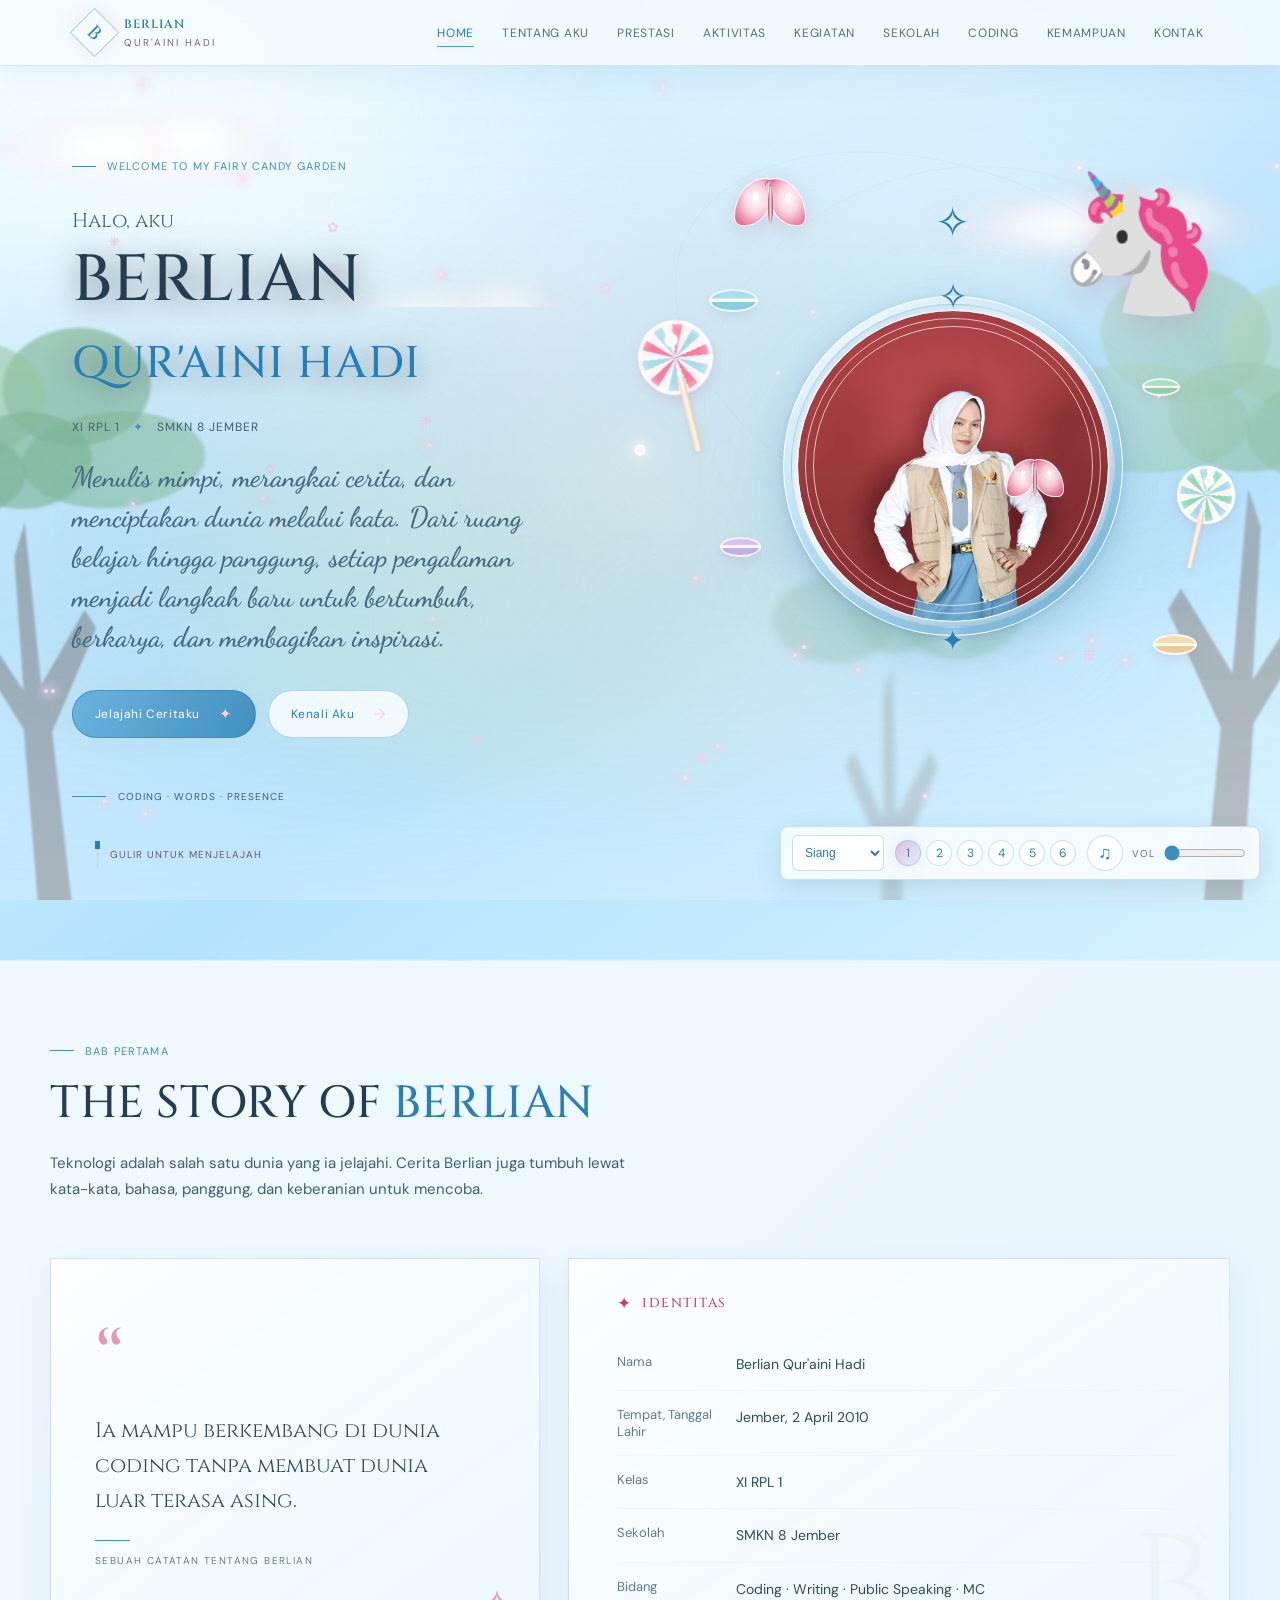
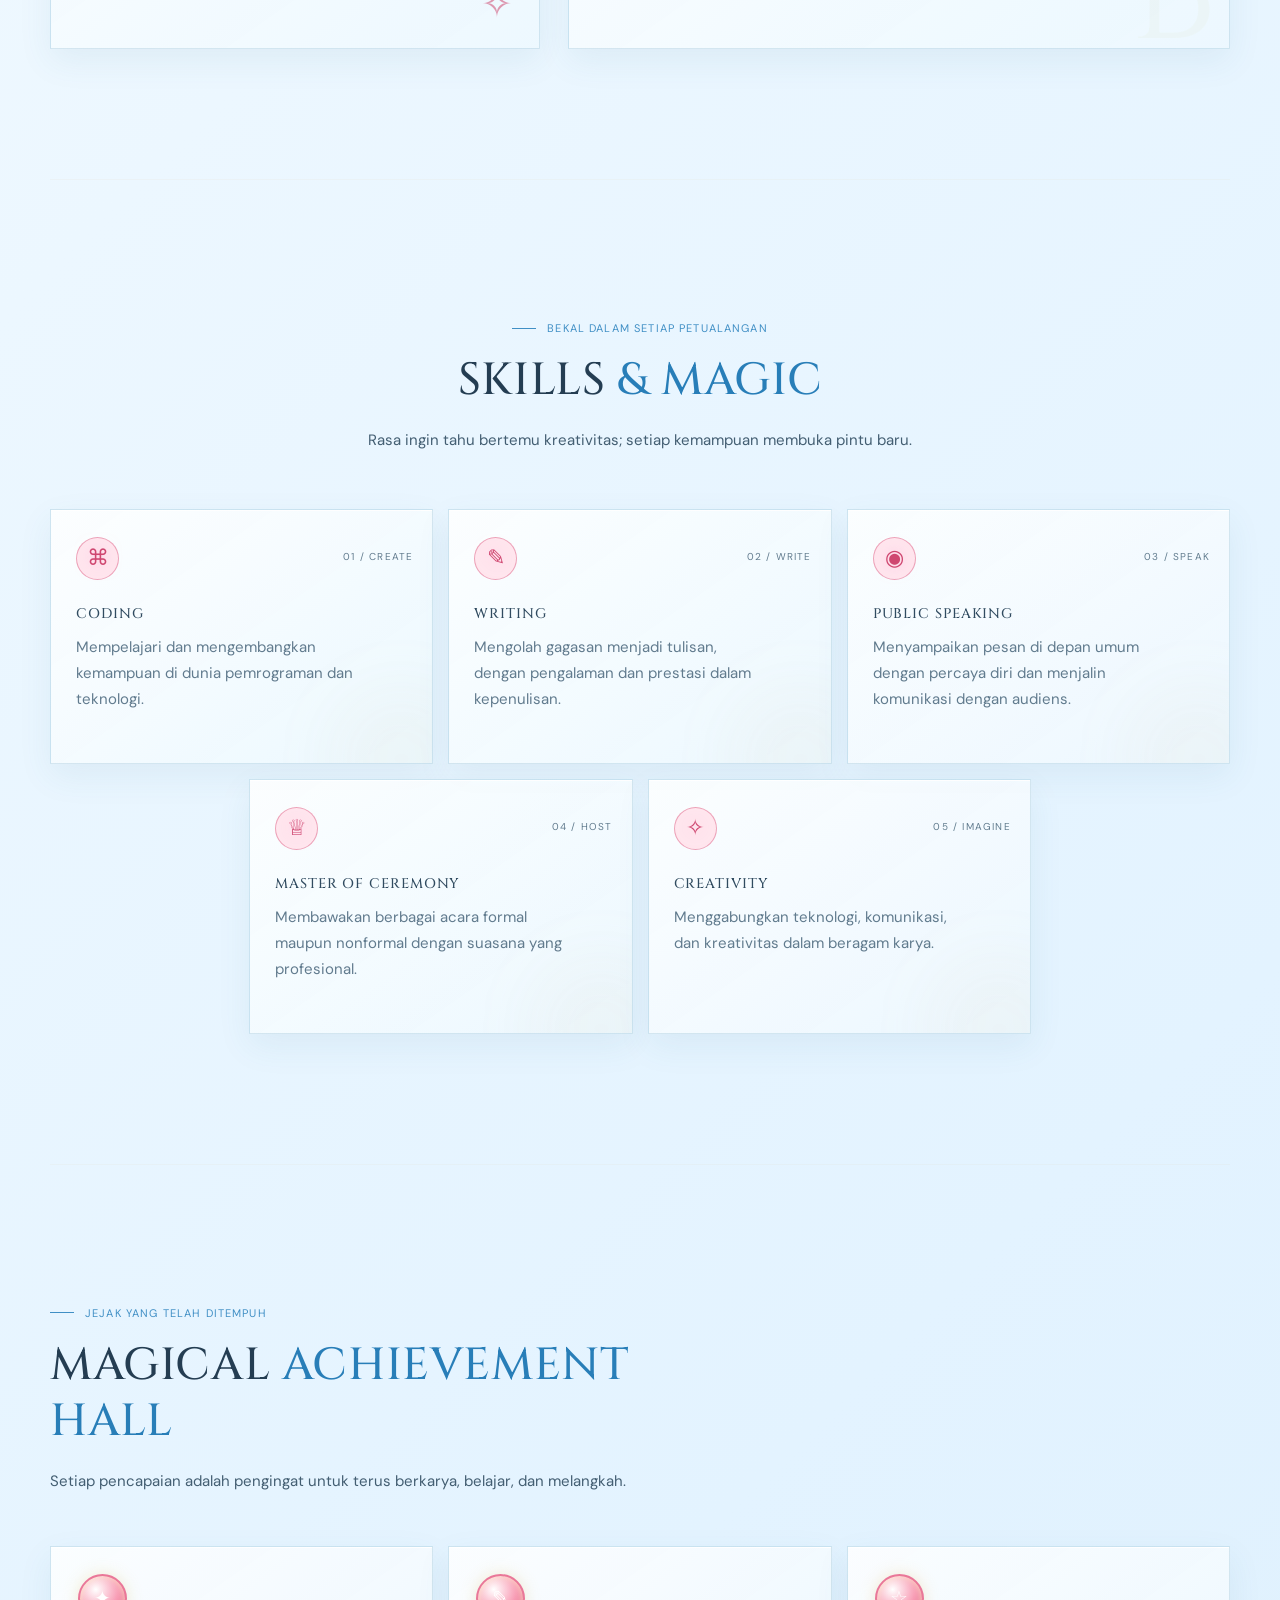
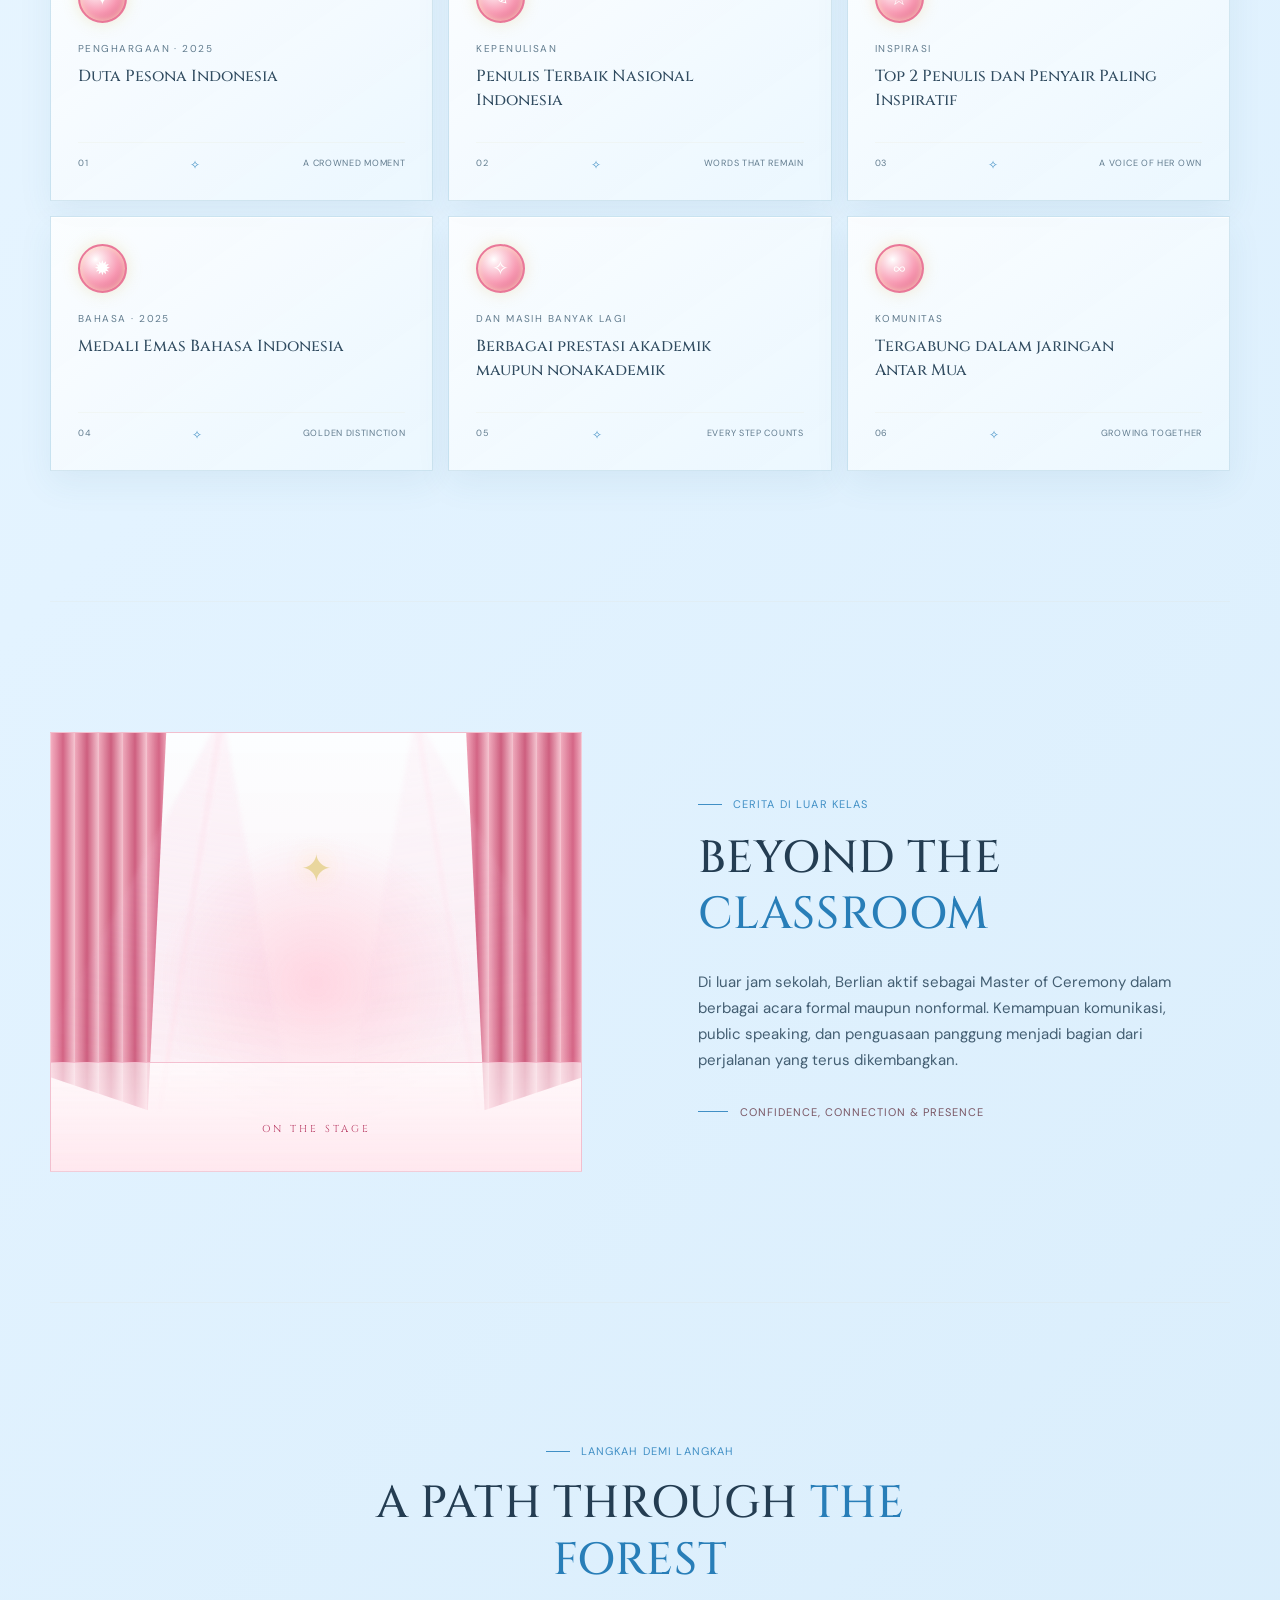
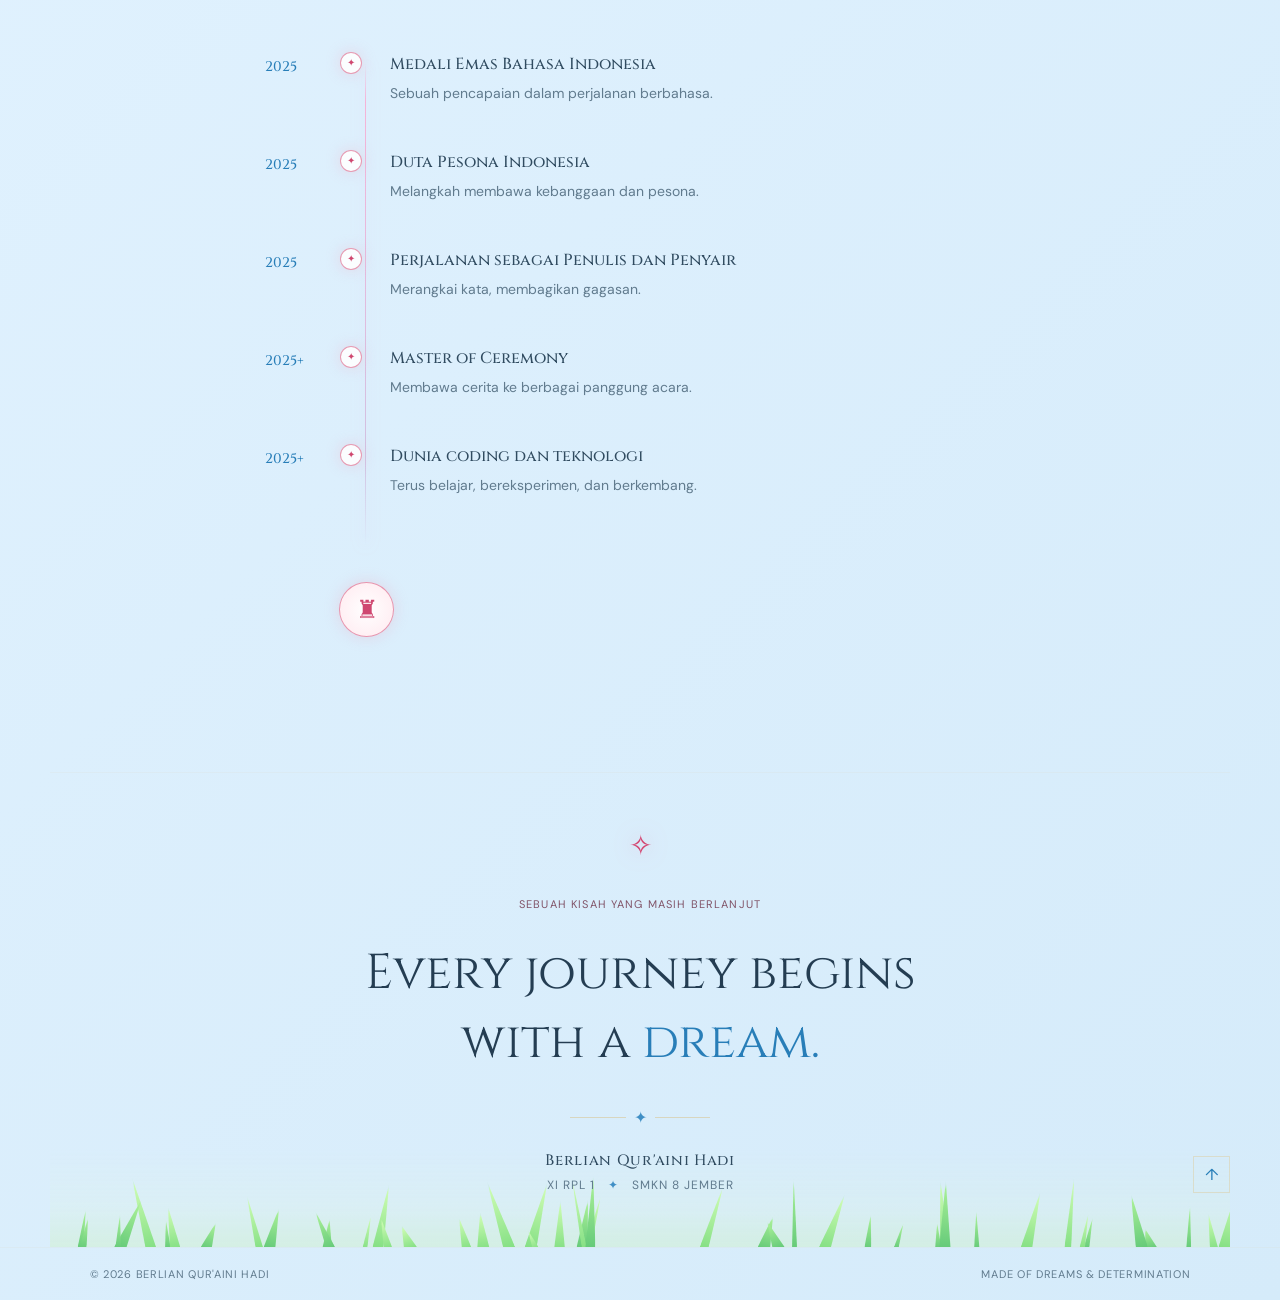
==== commit 3923213b: "tempat tanggal lahir" ====
--- a/index.html
+++ b/index.html
@@ -139,6 +139,7 @@
           <div class="bio-panel__heading"><span>✦</span> IDENTITAS</div>
           <dl class="bio-list">
             <div><dt>Nama</dt><dd>Berlian Qur'aini Hadi</dd></div>
+            <div><dt>Tempat, Tanggal Lahir</dt><dd>Jember, 2 April 2010</dd></div>
             <div><dt>Kelas</dt><dd>XI RPL 1</dd></div>
             <div><dt>Sekolah</dt><dd>SMKN 8 Jember</dd></div>
             <div><dt>Bidang</dt><dd>Coding · Writing · Public Speaking · MC</dd></div>
